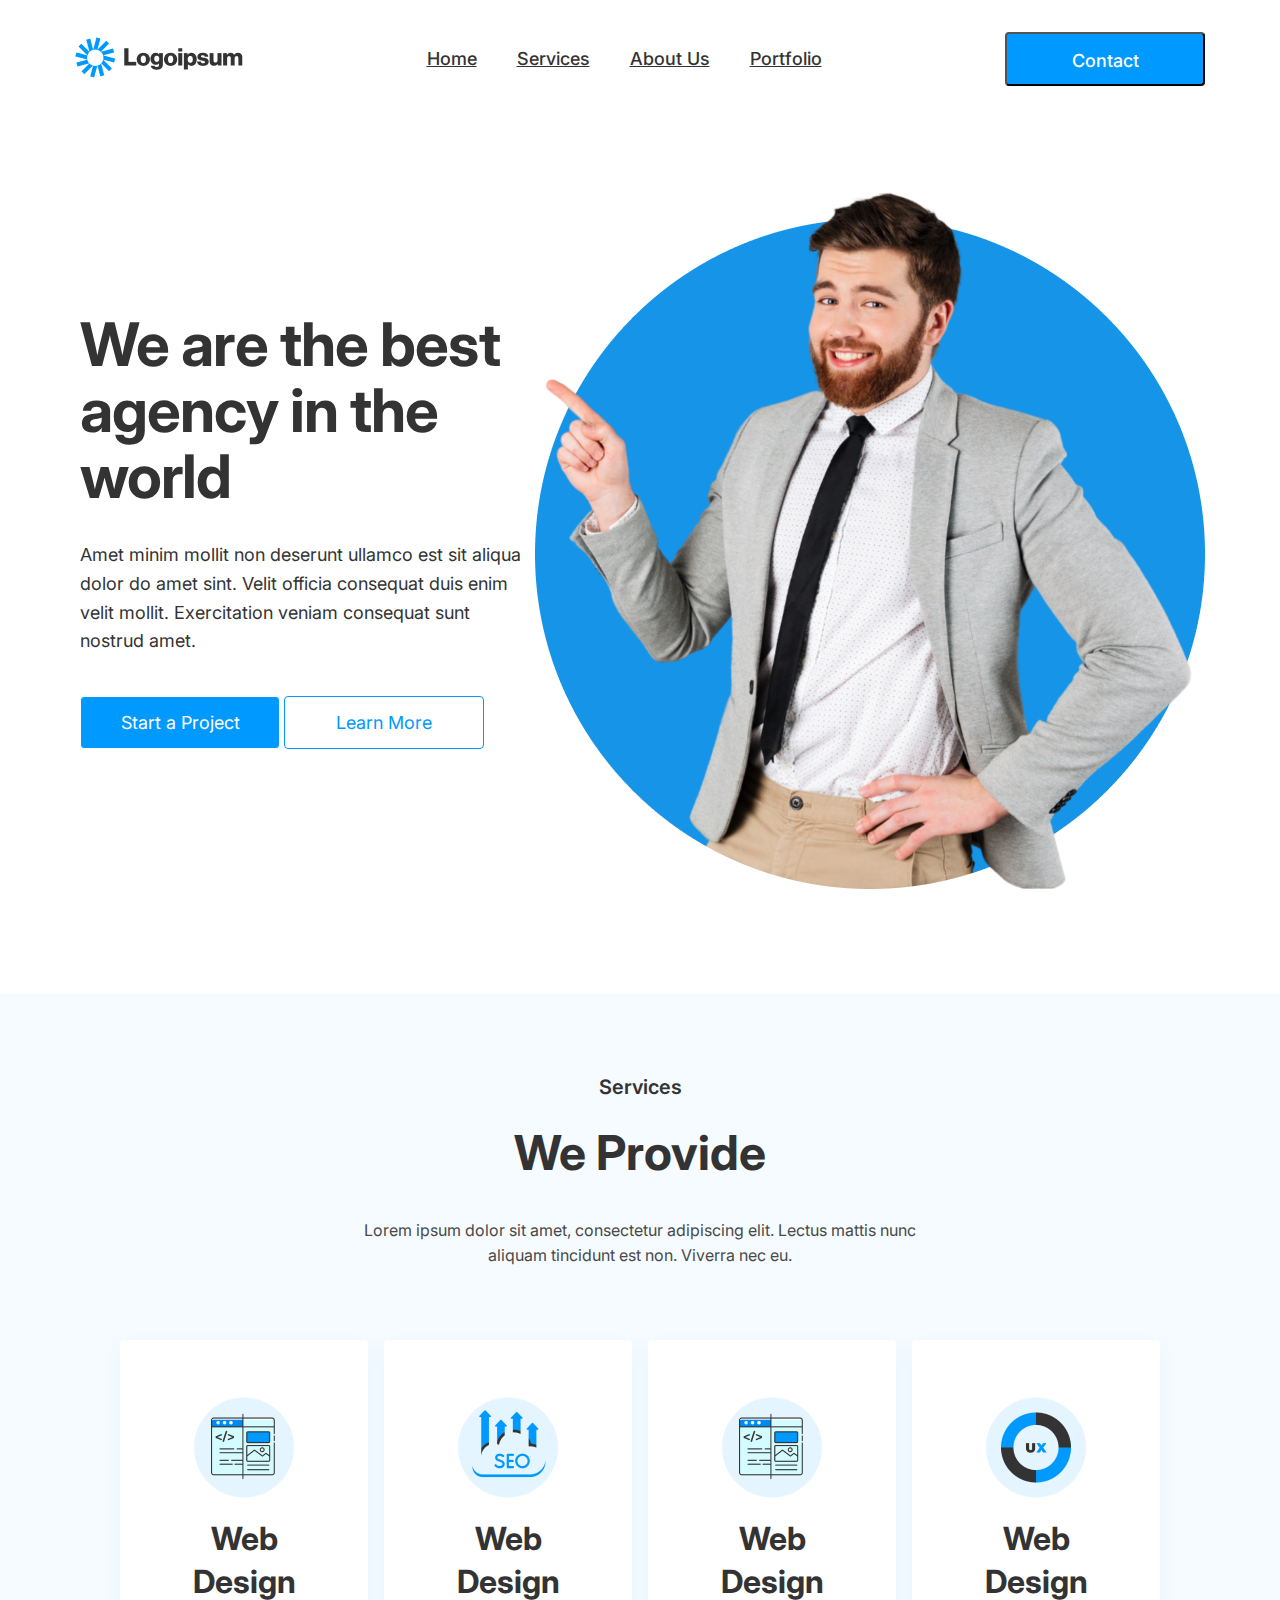
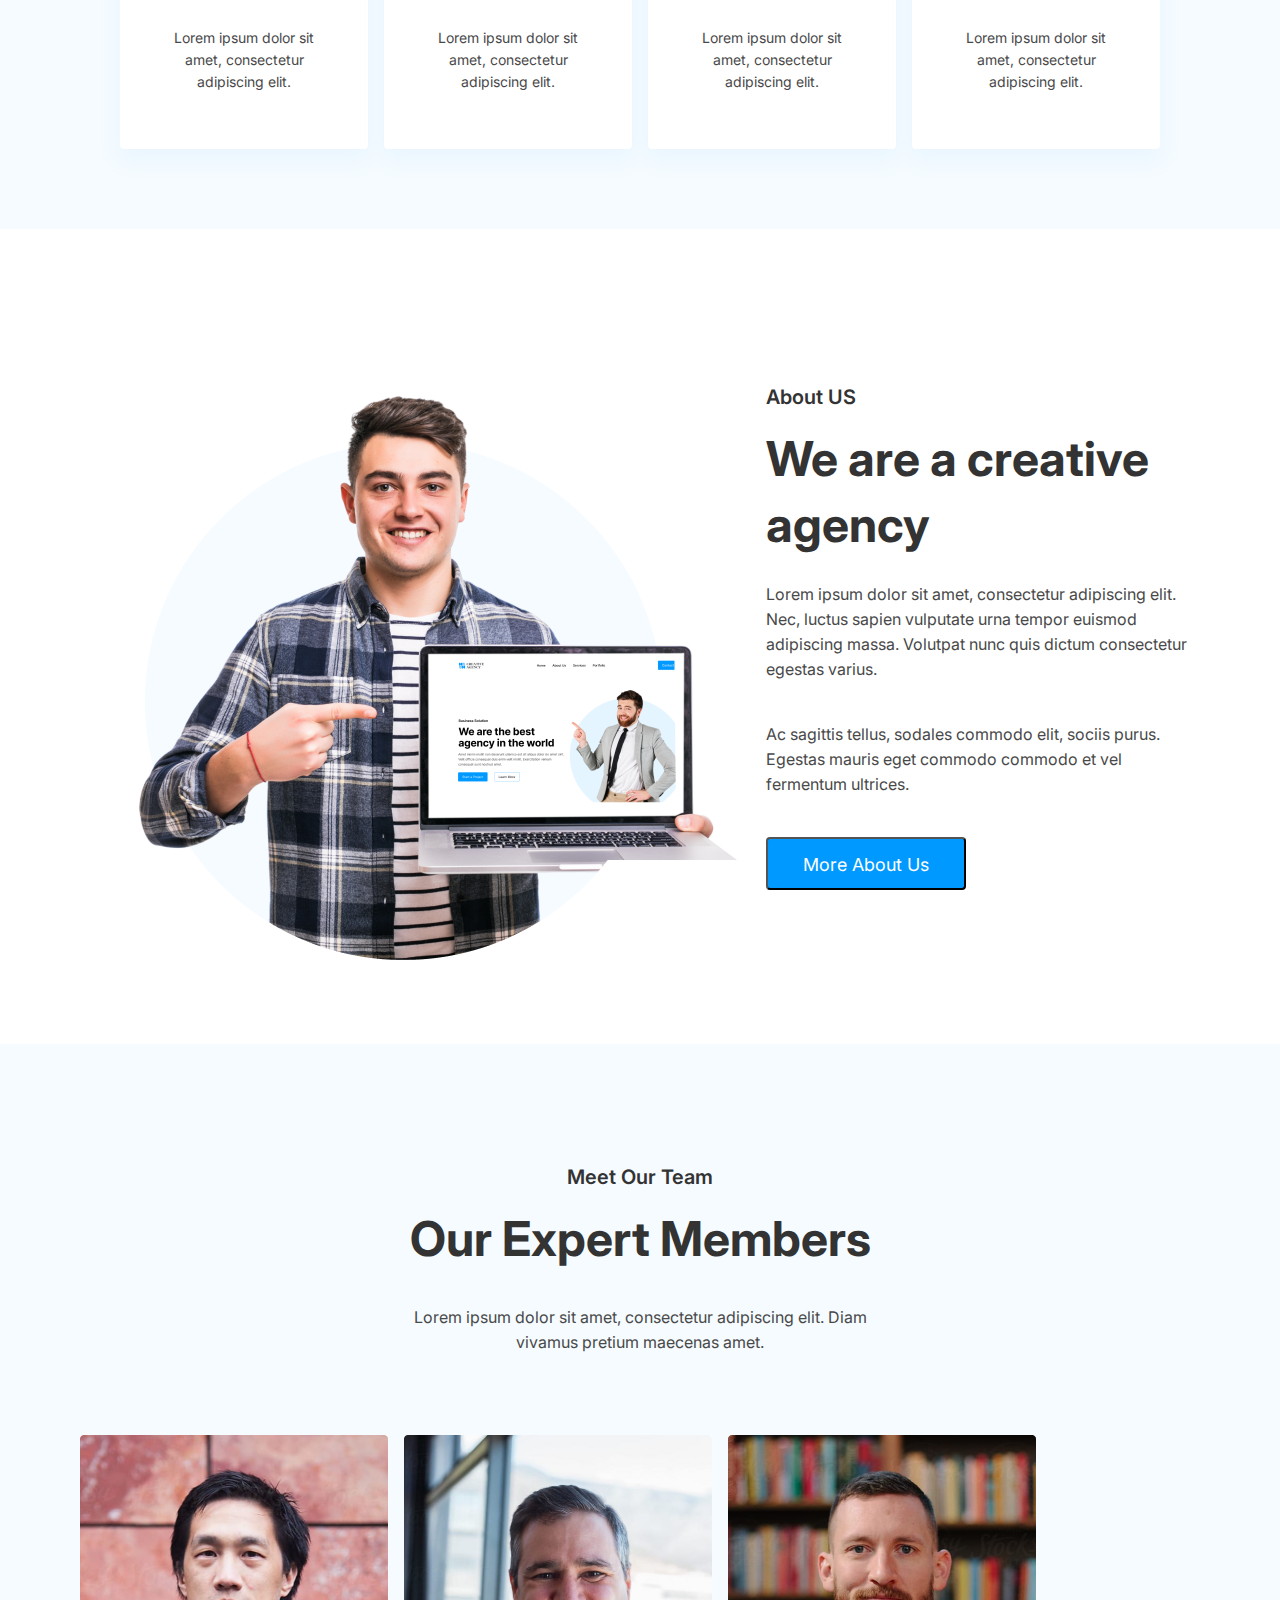
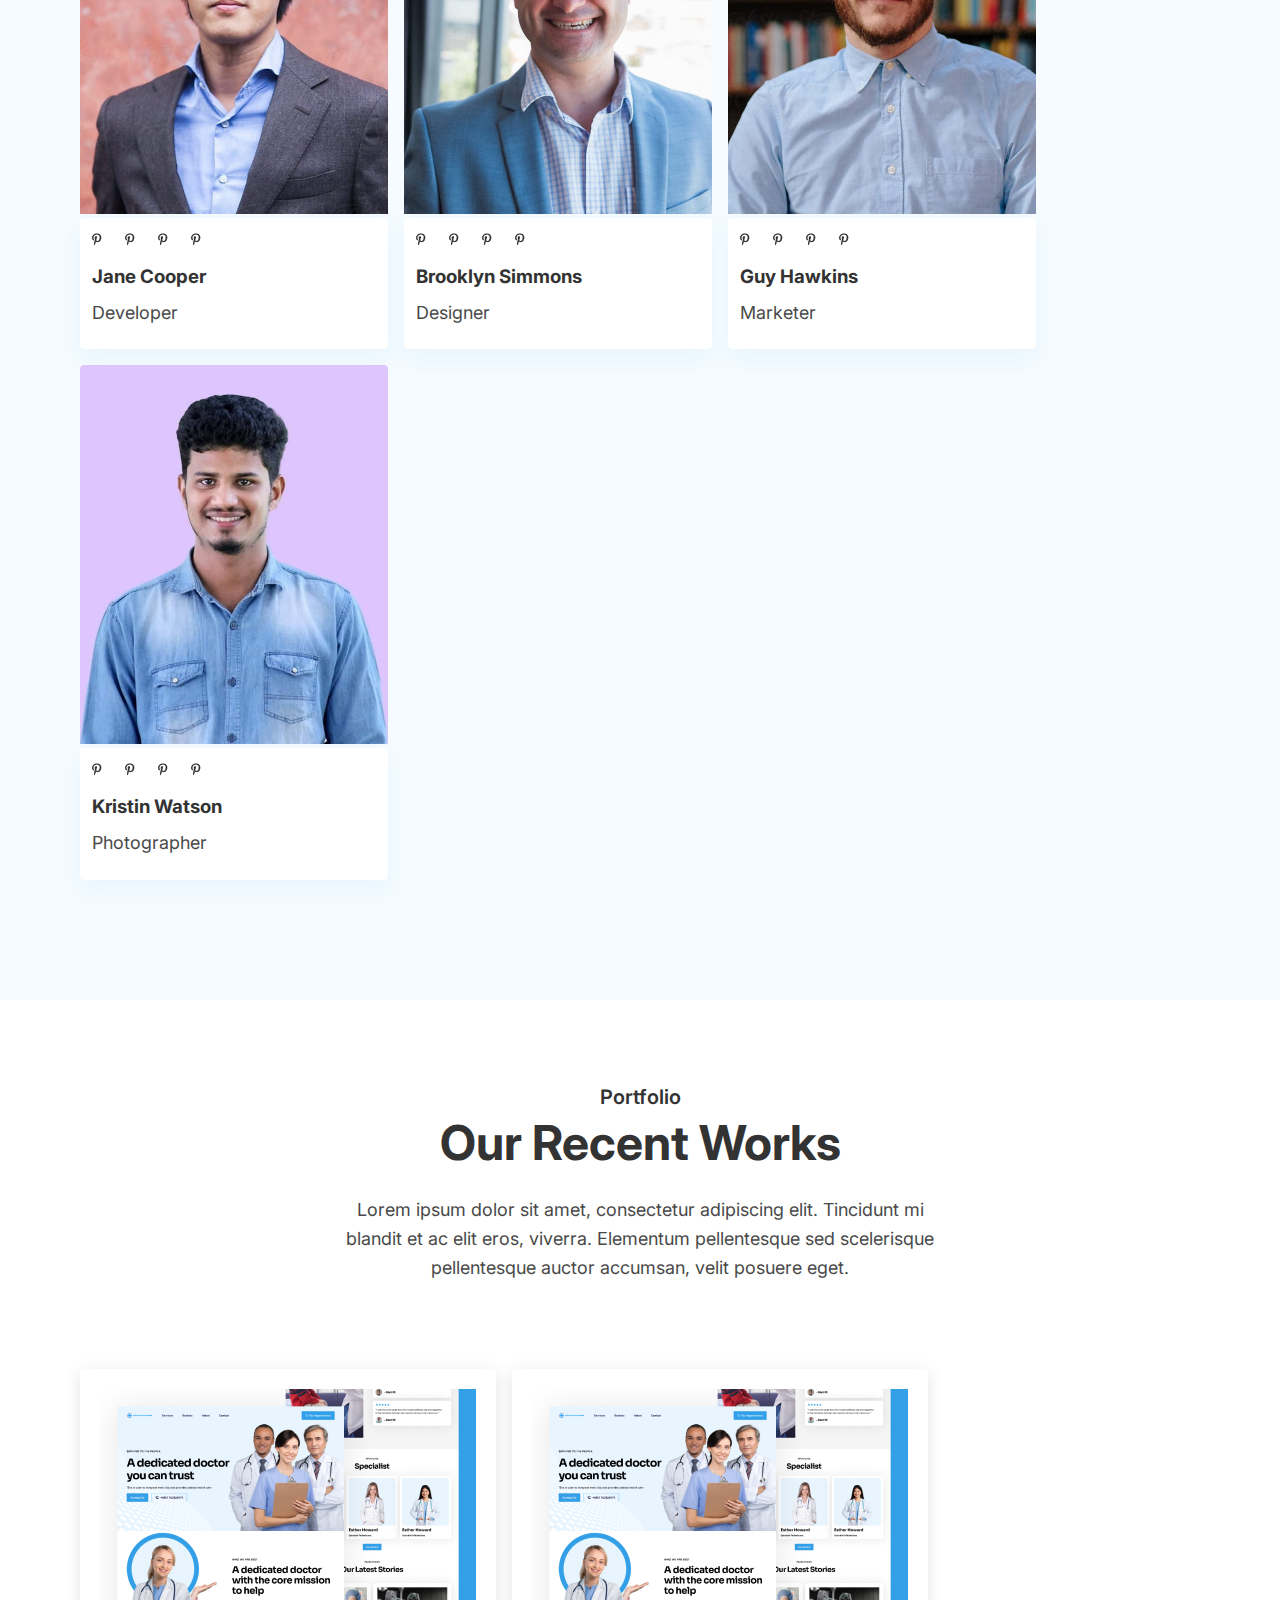
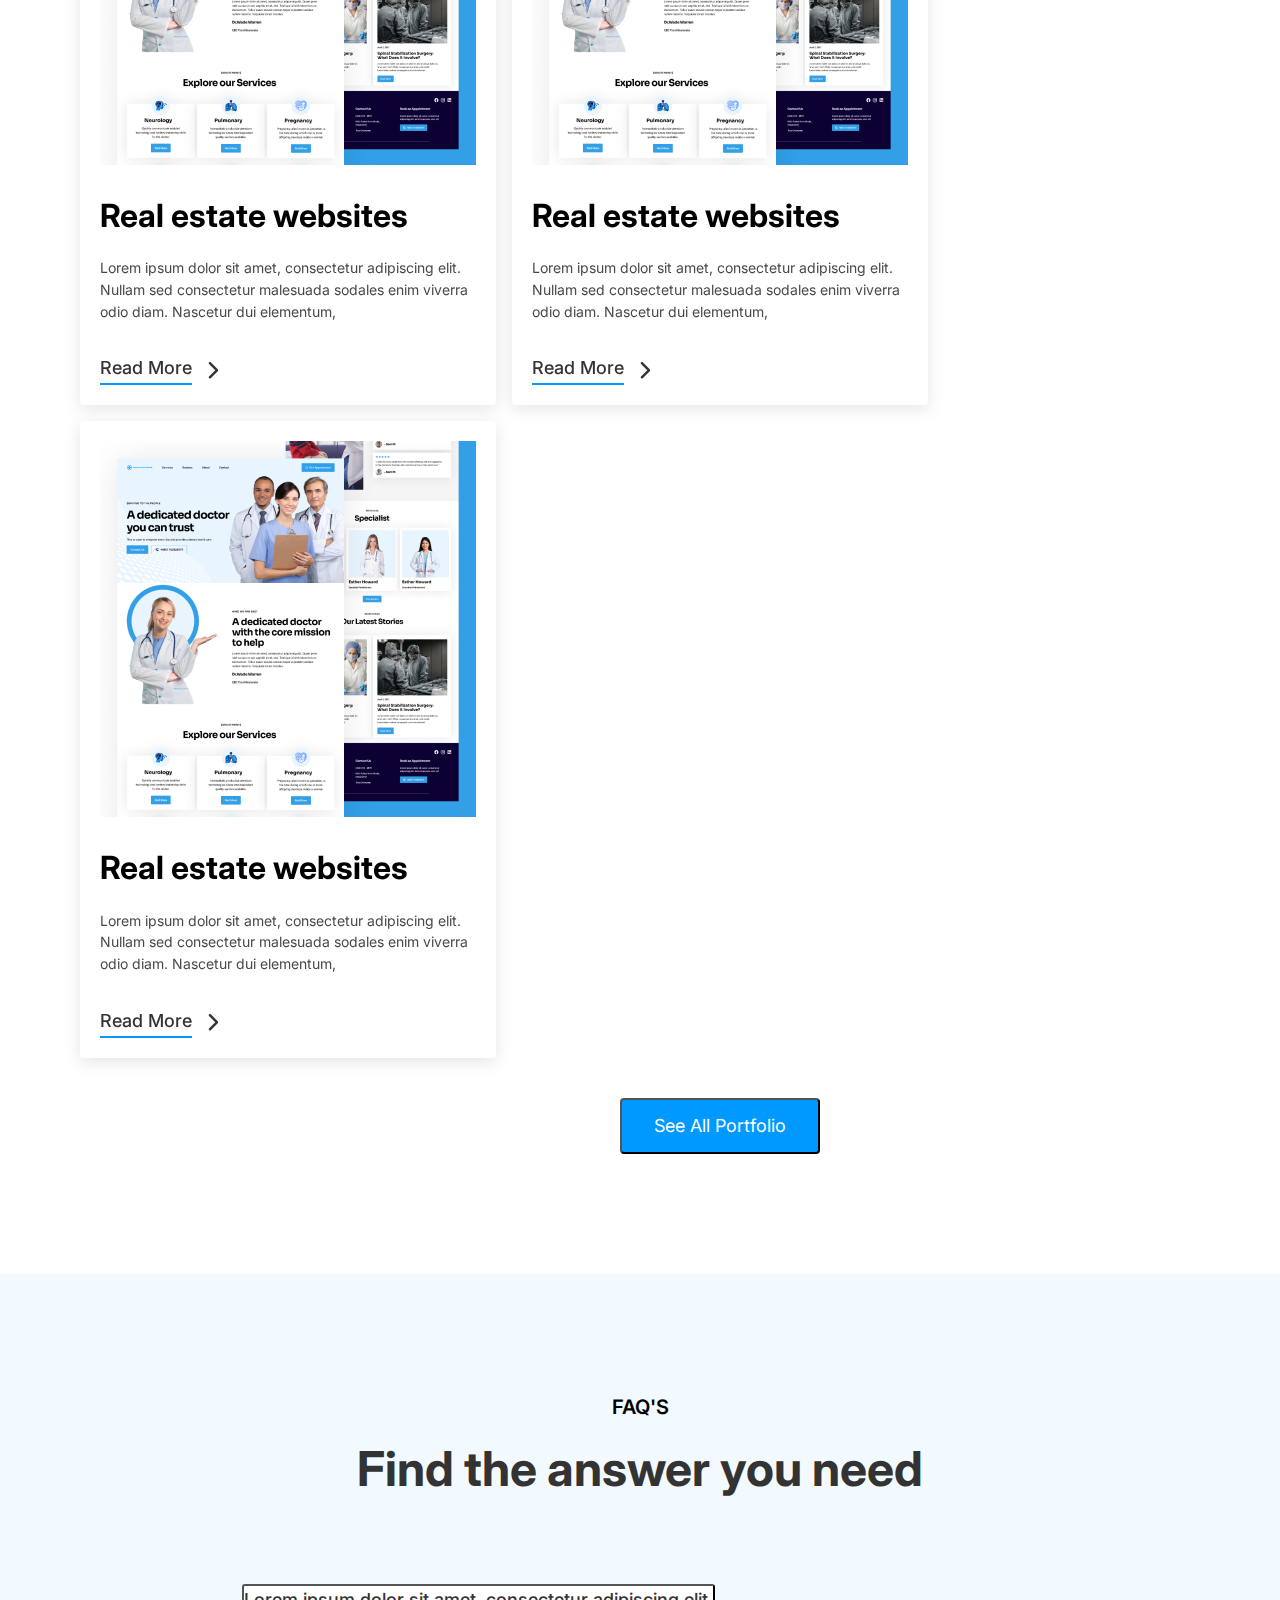
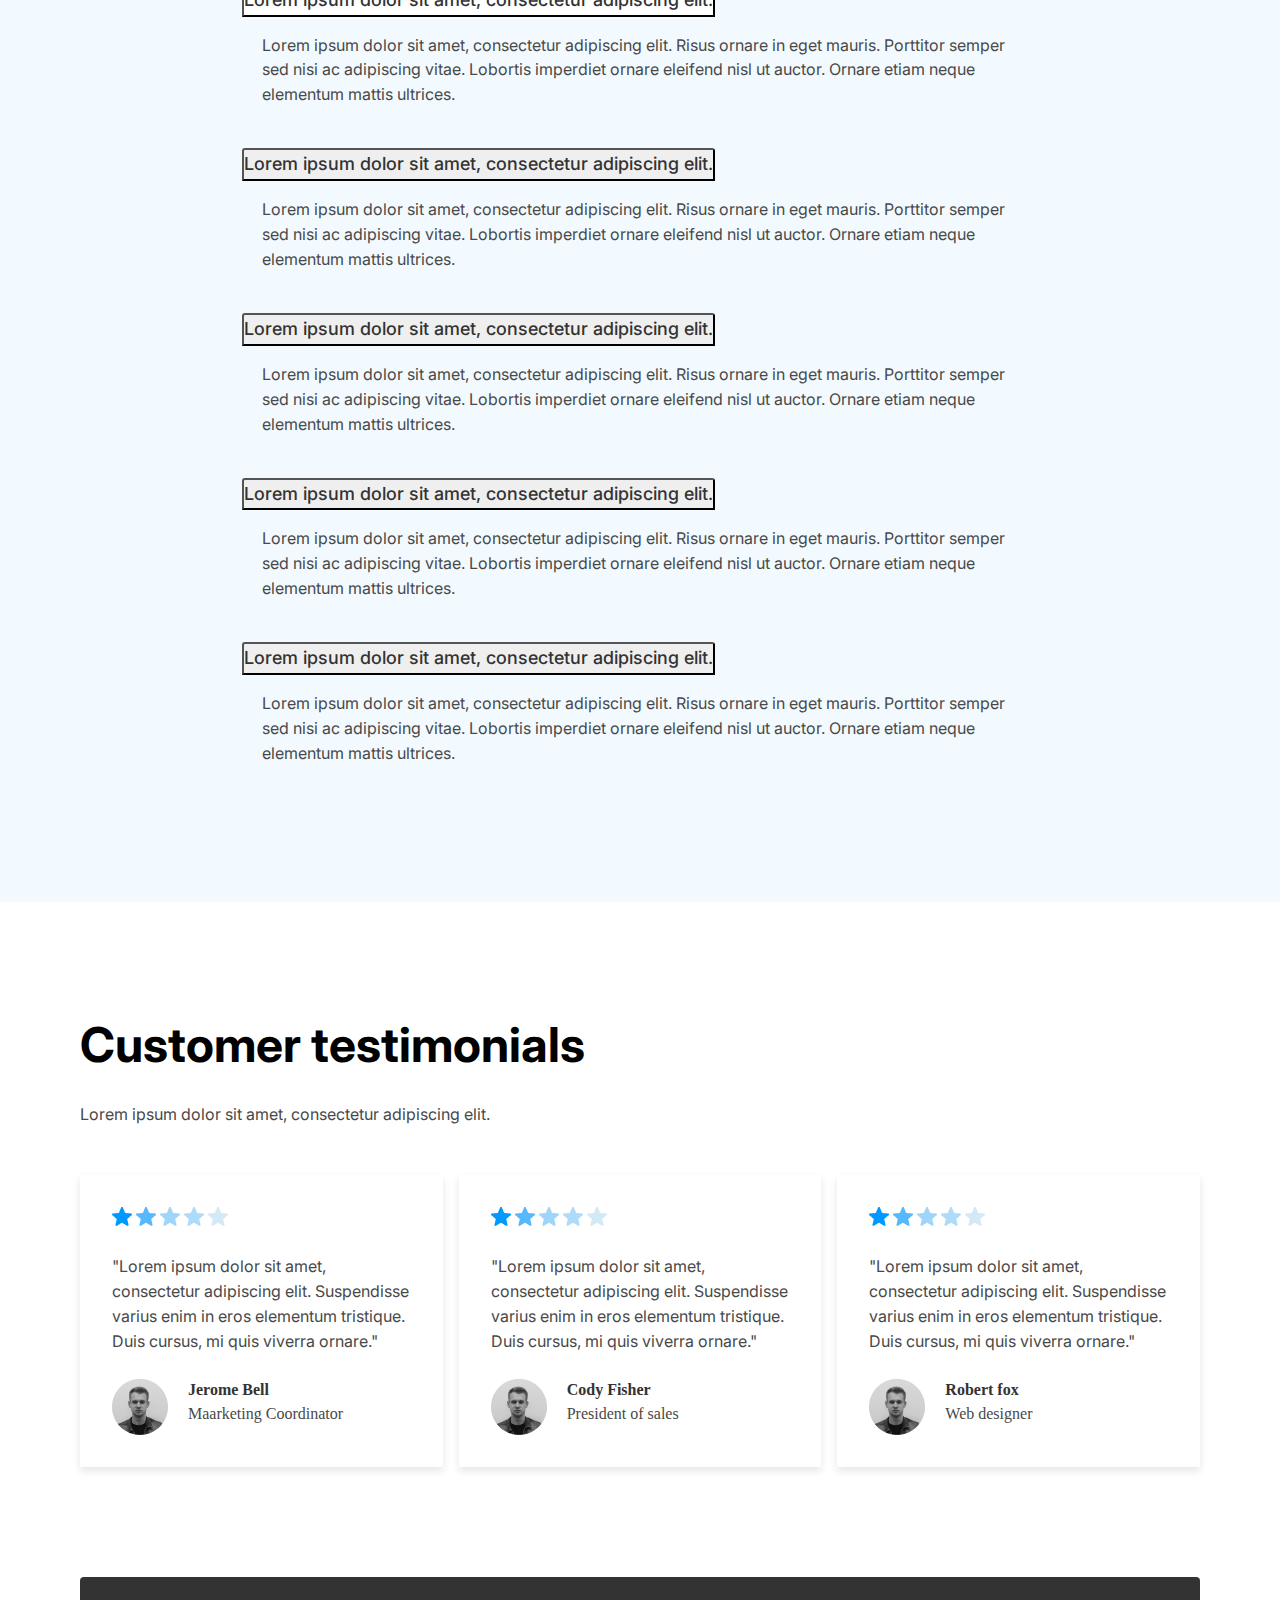
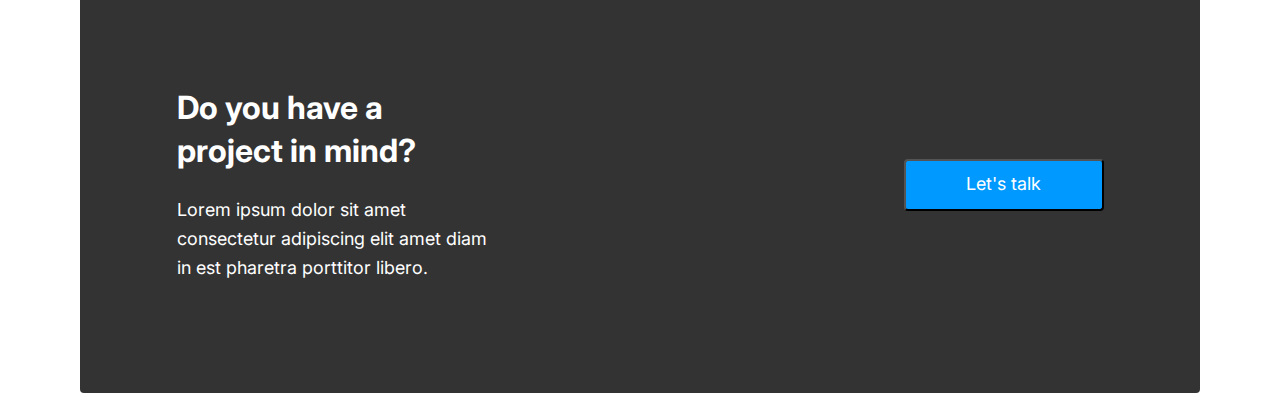
==== index.html @ 46221294 "first commit" ====
<!DOCTYPE html>
<html lang="en">
  <head>
    <title>Logoipsum</title>
    <link rel="stylesheet" href="./logoipsum.css" />
    <link
      href="https://cdn.jsdelivr.net/npm/bootstrap@5.0.2/dist/css/bootstrap.min.css"
      rel="stylesheet"
      integrity="sha384-EVSTQN3/azprG1Anm3QDgpJLIm9Nao0Yz1ztcQTwFspd3yD65VohhpuuCOmLASjC"
      crossorigin="anonymous"
    />
    <meta name="viewport" content="width=device-width, initial-scale=1.0" />
  </head>
  <body>
    <div class="main-container">
      <div class="main page">
        <div class="navbar">
          <div class="navbar-logo"><img src="./assets/Frame.png" alt="" /></div>
          <div class="navbar-sec2">
            <a href="">Home</a>
            <a href="">Services</a>
            <a href="">About Us</a>
            <a href="">Portfolio</a>
          </div>
          <div class="navbar-sec3">
            <button>Contact</button>
          </div>
        </div>
        <div class="herosection">
          <div class="hero-section">
            <div class="hero-para">
              <h1>We are the best agency in the world</h1>
              <p>
                Amet minim mollit non deserunt ullamco est sit aliqua dolor do
                amet sint. Velit officia consequat duis enim velit mollit.
                Exercitation veniam consequat sunt nostrud amet.
              </p>
              <div class="hero-buttons">
                <button class="button-1">Start a Project</button>
                <button class="button-2">Learn More</button>
              </div>
            </div>
            <div class="hero-pic">
              <img src="./assets/heropic.png" alt="" />
            </div>
          </div>
        </div>
        <div class="provide-section">
          <div class="provide-sec">
            <div class="provide">
              <h5>Services</h5>
              <h3>We Provide</h3>
              <p>
                Lorem ipsum dolor sit amet, consectetur adipiscing elit. Lectus
                mattis nunc aliquam tincidunt est non. Viverra nec eu.
              </p>
            </div>
            <div class="provide-cards">
              <div class="card1">
                <img src="./assets/providecard.png" alt="" />
                <h6>Web Design</h6>
                <p>Lorem ipsum dolor sit amet, consectetur adipiscing elit.</p>
              </div>
              <div class="card1">
                <img src="./assets/seo.png" alt="" />
                <h6>Web Design</h6>
                <p>Lorem ipsum dolor sit amet, consectetur adipiscing elit.</p>
              </div>
              <div class="card1">
                <img src="./assets/providecard.png" alt="" />
                <h6>Web Design</h6>
                <p>Lorem ipsum dolor sit amet, consectetur adipiscing elit.</p>
              </div>
              <div class="card1">
                <img src="./assets/ux.png" alt="" />
                <h6>Web Design</h6>
                <p>Lorem ipsum dolor sit amet, consectetur adipiscing elit.</p>
              </div>
            </div>
          </div>
        </div>
        <div class="about-us-section">
          <div class="about-us">
            <div class="about-pictiure">
              <img src="./assets/aboutimage.png" alt="" />
            </div>
            <div class="about-para">
              <h5>About US</h5>
              <h3>We are a creative agency</h3>
              <p>
                Lorem ipsum dolor sit amet, consectetur adipiscing elit. Nec,
                luctus sapien vulputate urna tempor euismod adipiscing massa.
                Volutpat nunc quis dictum consectetur egestas varius.
              </p>
              <p>
                Ac sagittis tellus, sodales commodo elit, sociis purus. Egestas
                mauris eget commodo commodo et vel fermentum ultrices.
              </p>
              <button class="about-buton">More About Us</button>
            </div>
          </div>
        </div>
        <div class="member-section">
          <div class="expert-member">
            <h4>Meet Our Team</h4>
            <h1>Our Expert Members</h1>
            <p>
              Lorem ipsum dolor sit amet, consectetur adipiscing elit. Diam
              vivamus pretium maecenas amet.
            </p>
          </div>
          <div class="member-cards">
            <div class="team-member1">
              <img class="member-pic" src="./assets/teammember.jpg" alt="" />
              <div class="member-info">
                <div class="member-logo">
                  <img src="./assets/vectorp.png" alt="" />
                  <img src="./assets/vectorp.png" alt="" />
                  <img src="./assets/vectorp.png" alt="" />
                  <img src="./assets/vectorp.png" alt="" />
                </div>
                <div class="member-names">
                  <h3>Jane Cooper</h3>
                  <h4>Developer</h4>
                </div>
              </div>
            </div>
            <div class="team-member1">
              <img class="member-pic" src="./assets/worker2.jpg" alt="" />
              <div class="member-info">
                <div class="member-logo">
                  <img src="./assets/vectorp.png" alt="" />
                  <img src="./assets/vectorp.png" alt="" />
                  <img src="./assets/vectorp.png" alt="" />
                  <img src="./assets/vectorp.png" alt="" />
                </div>
                <h3>Brooklyn Simmons</h3>
                <h4>Designer</h4>
              </div>
            </div>
            <div class="team-member1">
              <img class="member-pic" src="./assets/worker3.png" alt="" />
              <div class="member-info">
                <div class="member-logo">
                  <img src="./assets/vectorp.png" alt="" />
                  <img src="./assets/vectorp.png" alt="" />
                  <img src="./assets/vectorp.png" alt="" />
                  <img src="./assets/vectorp.png" alt="" />
                </div>
                <h3>Guy Hawkins</h3>
                <h4>Marketer</h4>
              </div>
            </div>
            <div class="team-member1">
              <img class="member-pic" src="./assets/worker4.png" alt="" />
              <div class="member-info">
                <div class="member-logo">
                  <img src="./assets/vectorp.png" alt="" />
                  <img src="./assets/vectorp.png" alt="" />
                  <img src="./assets/vectorp.png" alt="" />
                  <img src="./assets/vectorp.png" alt="" />
                </div>
                <h3>Kristin Watson</h3>
                <h4>Photographer</h4>
              </div>
            </div>
          </div>
        </div>
        <div class="our-recent-works">
          <div class="recent-works">
            <div class="works-heading">
              <h4>Portfolio</h4>
              <h1>Our Recent Works</h1>
              <p>
                Lorem ipsum dolor sit amet, consectetur adipiscing elit.
                Tincidunt mi blandit et ac elit eros, viverra. Elementum
                pellentesque sed scelerisque pellentesque auctor accumsan, velit
                posuere eget.
              </p>
            </div>
            <div class="works">
              <div class="work1">
                <img src="./assets/work1.png" alt="" />
                <div class="work-info">
                  <h3>Real estate websites</h3>
                  <p>
                    Lorem ipsum dolor sit amet, consectetur adipiscing elit.
                    Nullam sed consectetur malesuada sodales enim viverra odio
                    diam. Nascetur dui elementum,
                  </p>
                  <div class="-arrow">
                    <a href="">Read More</a>
                    <img src="./assets/arrow.png" alt="" />
                  </div>
                </div>
              </div>
              <div class="work1">
                <img src="./assets/work1.png" alt="" />
                <div class="work-info">
                  <h3>Real estate websites</h3>
                  <p>
                    Lorem ipsum dolor sit amet, consectetur adipiscing elit.
                    Nullam sed consectetur malesuada sodales enim viverra odio
                    diam. Nascetur dui elementum,
                  </p>
                  <div class="-arrow">
                    <a href="">Read More</a>
                    <img src="./assets/arrow.png" alt="" />
                  </div>
                </div>
              </div>
              <div class="work1">
                <img src="./assets/work1.png" alt="" />
                <div class="work-info">
                  <h3>Real estate websites</h3>
                  <p>
                    Lorem ipsum dolor sit amet, consectetur adipiscing elit.
                    Nullam sed consectetur malesuada sodales enim viverra odio
                    diam. Nascetur dui elementum,
                  </p>
                  <div class="-arrow">
                    <a href="">Read More</a>
                    <img src="./assets/arrow.png" alt="" />
                  </div>
                </div>
              </div>
            </div>
            <button class="works-button">See All Portfolio</button>
          </div>
        </div>
        <div class="faqs-section">
          <div class="faqs">
            <h5>FAQ'S</h5>
            <h1>Find the answer you need</h1>
            <div class="accordion" id="accordionExample">
              <div class="accordion-item">
                <h2 class="accordion-header" id="headingOne">
                  <button
                    class="accordion-button"
                    type="button"
                    data-bs-toggle="collapse"
                    data-bs-target="#collapseOne"
                    aria-expanded="true"
                    aria-controls="collapseOne"
                  >
                    Lorem ipsum dolor sit amet, consectetur adipiscing elit.
                  </button>
                </h2>
                <div
                  id="collapseOne"
                  class="accordion-collapse collapse show"
                  aria-labelledby="headingOne"
                  data-bs-parent="#accordionExample"
                >
                  <div class="accordion-body">
                    Lorem ipsum dolor sit amet, consectetur adipiscing elit.
                    Risus ornare in eget mauris. Porttitor semper sed nisi ac
                    adipiscing vitae. Lobortis imperdiet ornare eleifend nisl ut
                    auctor. Ornare etiam neque elementum mattis ultrices.
                  </div>
                </div>
              </div>
              <div class="accordion-item">
                <h2 class="accordion-header" id="headingTwo">
                  <button
                    class="accordion-button collapsed"
                    type="button"
                    data-bs-toggle="collapse"
                    data-bs-target="#collapseTwo"
                    aria-expanded="false"
                    aria-controls="collapseTwo"
                  >
                    Lorem ipsum dolor sit amet, consectetur adipiscing elit.
                  </button>
                </h2>
                <div
                  id="collapseTwo"
                  class="accordion-collapse collapse"
                  aria-labelledby="headingTwo"
                  data-bs-parent="#accordionExample"
                >
                  <div class="accordion-body">
                    Lorem ipsum dolor sit amet, consectetur adipiscing elit.
                    Risus ornare in eget mauris. Porttitor semper sed nisi ac
                    adipiscing vitae. Lobortis imperdiet ornare eleifend nisl ut
                    auctor. Ornare etiam neque elementum mattis ultrices.
                  </div>
                </div>
              </div>
              <div class="accordion-item">
                <h2 class="accordion-header" id="headingThree">
                  <button
                    class="accordion-button collapsed"
                    type="button"
                    data-bs-toggle="collapse"
                    data-bs-target="#collapseThree"
                    aria-expanded="false"
                    aria-controls="collapseThree"
                  >
                    Lorem ipsum dolor sit amet, consectetur adipiscing elit.
                  </button>
                </h2>
                <div
                  id="collapseThree"
                  class="accordion-collapse collapse"
                  aria-labelledby="headingThree"
                  data-bs-parent="#accordionExample"
                >
                  <div class="accordion-body">
                    Lorem ipsum dolor sit amet, consectetur adipiscing elit.
                    Risus ornare in eget mauris. Porttitor semper sed nisi ac
                    adipiscing vitae. Lobortis imperdiet ornare eleifend nisl ut
                    auctor. Ornare etiam neque elementum mattis ultrices.
                  </div>
                </div>
              </div>
              <div class="accordion-item">
                <h2 class="accordion-header" id="headingfour">
                  <button
                    class="accordion-button collapsed"
                    type="button"
                    data-bs-toggle="collapse"
                    data-bs-target="#collapsefour"
                    aria-expanded="false"
                    aria-controls="collapsefour"
                  >
                    Lorem ipsum dolor sit amet, consectetur adipiscing elit.
                  </button>
                </h2>
                <div
                  id="collapsefour"
                  class="accordion-collapse collapse"
                  aria-labelledby="headingfour"
                  data-bs-parent="#accordionExample"
                >
                  <div class="accordion-body">
                    Lorem ipsum dolor sit amet, consectetur adipiscing elit.
                    Risus ornare in eget mauris. Porttitor semper sed nisi ac
                    adipiscing vitae. Lobortis imperdiet ornare eleifend nisl ut
                    auctor. Ornare etiam neque elementum mattis ultrices.
                  </div>
                </div>
              </div>
              <div class="accordion-item">
                <h2 class="accordion-header" id="headingfive">
                  <button
                    class="accordion-button collapsed"
                    type="button"
                    data-bs-toggle="collapse"
                    data-bs-target="#collapsefive"
                    aria-expanded="false"
                    aria-controls="collapsefive"
                  >
                    Lorem ipsum dolor sit amet, consectetur adipiscing elit.
                  </button>
                </h2>
                <div
                  id="collapsefive"
                  class="accordion-collapse collapse"
                  aria-labelledby="headingfive"
                  data-bs-parent="#accordionExample"
                >
                  <div class="accordion-body">
                    <p class="faq-para">
                      Lorem ipsum dolor sit amet, consectetur adipiscing elit.
                      Risus ornare in eget mauris. Porttitor semper sed nisi ac
                      adipiscing vitae. Lobortis imperdiet ornare eleifend nisl
                      ut auctor. Ornare etiam neque elementum mattis ultrices.
                    </p>
                  </div>
                </div>
              </div>
            </div>
          </div>
        </div>
        <div class="customer-ration-section">
          <div class="rating-section">
            <h1>Customer testimonials</h1>
            <p>Lorem ipsum dolor sit amet, consectetur adipiscing elit.</p>
            <div class="rating-cards">
              <div class="r-card1">
                <img src="./assets/stars.png" alt="" />
                <p>
                  "Lorem ipsum dolor sit amet, consectetur adipiscing elit.
                  Suspendisse varius enim in eros elementum tristique. Duis
                  cursus, mi quis viverra ornare."
                </p>
                <div class="cust-intro">
                  <img src="./assets/banda.png" alt="" />
                  <div class="name-etc">
                    <h4>Jerome Bell</h4>
                    <h6>Maarketing Coordinator</h6>
                  </div>
                </div>
              </div>
              <div class="r-card1">
                <img src="./assets/stars.png" alt="" />
                <p>
                  "Lorem ipsum dolor sit amet, consectetur adipiscing elit.
                  Suspendisse varius enim in eros elementum tristique. Duis
                  cursus, mi quis viverra ornare."
                </p>
                <div class="cust-intro">
                  <img src="./assets/banda.png" alt="" />
                  <div class="name-etc">
                    <h4>Cody Fisher</h4>
                    <h6>President of sales</h6>
                  </div>
                </div>
              </div>
              <div class="r-card1">
                <img src="./assets/stars.png" alt="" />
                <p>
                  "Lorem ipsum dolor sit amet, consectetur adipiscing elit.
                  Suspendisse varius enim in eros elementum tristique. Duis
                  cursus, mi quis viverra ornare."
                </p>
                <div class="cust-intro">
                  <img src="./assets/banda.png" alt="" />
                  <div class="name-etc">
                    <h4>Robert fox</h4>
                    <h6>Web designer</h6>
                  </div>
                </div>
              </div>
            </div>
          </div>
        </div>
        <div class="project-container">
          <div class="project-in-mind">
            <div class="project-mind">
              <div class="do">
                <h3>Do you have a project in mind?</h3>
                <p>
                  Lorem ipsum dolor sit amet consectetur adipiscing elit amet
                  diam in est pharetra porttitor libero.
                </p>
              </div>
              <div class="do-buttton">
                <button class="talk">Let's talk</button>
              </div>
            </div>
          </div>
        </div>
        <!-- <div class="footer-section">
          <div class="footer">
            <div class="logosum">
              <img src="./assets/Frame.png" alt="" />
              <p>
                Lorem ipsum dolor sit amet, consectetur adipiscing elit.
                Molestie nulla massa fringilla.
              </p>
              <div class="logosum-logos">
                <img src="./assets/bird.png" alt="" />
                <img src="./assets/bird.png" alt="" />
                <img src="./assets/bird.png" alt="" />
                <img src="./assets/bird.png" alt="" />
                <img src="./assets/bird.png" alt="" />
                <img src="./assets/bird.png" alt="" />
              </div>
            </div>
            <div class="menu-sec">
              <p class="section-head" href="">Menu</p>
              <a href="">Home</a>
              <a href="">About us</a>
              <a href="">Blog</a>
              <a href="">Blog post</a>
              <a href="">Contact</a>
            </div>
            <div class="menu-sec">
              <p class="section-head" href="">Utility Pages</p>
              <a href="">Start Here</a>
              <a href="">Styleguide</a>
              <a href="">Password Protected</a>
              <a href="">404 Not Found</a>
              <a href="">Lisences</a>
            </div>
            <div class="subscribe">
              <h3>Subscribe to our newsletter</h3>
              <p>
                Lorem ipsum dolor sit amet consectetur adipiscing elit am dolor
                sit.
              </p>
              <input
                type="email"
                name=""
                id=""
                placeholder="Enter Your email"
              />
              <button class="subs-button">Subscribe</button>
            </div>
          </div>
        </div> -->
      </div>
    </div>
  </body>

  <script
    src="https://cdn.jsdelivr.net/npm/bootstrap@5.0.2/dist/js/bootstrap.bundle.min.js"
    integrity="sha384-MrcW6ZMFYlzcLA8Nl+NtUVF0sA7MsXsP1UyJoMp4YLEuNSfAP+JcXn/tWtIaxVXM"
    crossorigin="anonymous"
  ></script>
  <script
    src="https://cdn.jsdelivr.net/npm/@popperjs/core@2.9.2/dist/umd/popper.min.js"
    integrity="sha384-IQsoLXl5PILFhosVNubq5LC7Qb9DXgDA9i+tQ8Zj3iwWAwPtgFTxbJ8NT4GN1R8p"
    crossorigin="anonymous"
  ></script>
  <script
    src="https://cdn.jsdelivr.net/npm/bootstrap@5.0.2/dist/js/bootstrap.min.js"
    integrity="sha384-cVKIPhGWiC2Al4u+LWgxfKTRIcfu0JTxR+EQDz/bgldoEyl4H0zUF0QKbrJ0EcQF"
    crossorigin="anonymous"
  ></script>
</html>
---- logoipsum.css ----
@import url("https://fonts.googleapis.com/css2?family=Inter:wght@300;400;500;600;700;800;900&display=swap");
* {
  margin: 0;
  padding: 0;
  box-sizing: border-box;
  font-family: "Inter", sans-serif;
}
.main-page {
  max-width: 1440px;
  margin: 0 auto;
}
.navbar {
  display: flex;
  justify-content: space-between;
  align-items: center;
  padding: 32px 75px;
  max-width: 1440px;
  margin: 0 auto;
}
.navbar .navbar-sec2 {
  display: flex;
  gap: 40px;
}
.navbar .navbar-sec2 a {
  font-family: "Inter";
  font-style: normal;
  font-weight: 500;
  font-size: 18px;
  line-height: 160%;

  color: #333333;
}
.navbar .navbar-sec3 button {
  font-family: "Inter";
  font-style: normal;
  font-weight: 500;
  font-size: 18px;
  line-height: 30px;

  color: #ffffff;
  padding: 12px 24px;
  gap: 10px;
  width: 200px;
  height: 54px;
  background: #0099ff;
  border-radius: 4px;
}
.hero-section {
  display: flex;
  align-items: center;
  padding: 49px 46px 101px 80px;
  max-width: 1440px;
  margin: 0 auto;
}

.hero-para h1 {
  padding-bottom: 32px;
  font-family: "Inter";
  font-style: normal;
  font-weight: 700;
  font-size: 60px;
  line-height: 110%;

  letter-spacing: -0.015em;

  color: #333333;
}
.hero-para p {
  padding-bottom: 40px;
  font-family: "Inter";
  font-style: normal;
  font-weight: 400;
  font-size: 18px;
  line-height: 160%;

  color: #333333;
}
.hero-buttons .button-1 {
  background: #0099ff;

  border: 1px solid #ffffff;
  border-radius: 4px;
  padding: 12px 24px;
  gap: 10px;
  font-family: "Inter";
  font-style: normal;
  font-weight: 400;
  font-size: 18px;
  line-height: 160%;

  width: 200px;
  height: 53px;

  color: #ffffff;
}
.hero-buttons .button-2 {
  background: #ffffff;

  width: 200px;
  height: 53px;
  border: 1px solid #0099ff;
  border-radius: 4px;
  padding: 12px 24px;
  gap: 10px;
  font-family: "Inter";
  font-style: normal;
  font-weight: 400;
  font-size: 18px;
  line-height: 160%;

  color: #0099ff;
}

.provide {
  text-align: center;
}
.provide-sec {
  background: rgba(0, 153, 255, 0.04);
  padding: 80px 120px;
  max-width: 1440px;
  margin: 0 auto;
}
.provide h5 {
  padding-bottom: 20px;
  font-family: "Inter";
  font-style: normal;
  font-weight: 600;
  font-size: 20px;
  line-height: 130%;

  color: #333333;
}
.provide h3 {
  padding-bottom: 32px;
  font-family: "Inter";
  font-style: normal;
  font-weight: 700;
  font-size: 48px;
  line-height: 138%;

  color: #333333;
}
.provide p {
  font-family: "Inter";
  font-style: normal;
  font-weight: 400;
  font-size: 16px;
  line-height: 156%;

  width: 612px;
  margin: auto;
  padding-bottom: 72px;

  color: #494949;
}
.provide-cards {
  display: flex;
  gap: 16px;
}
.card1 {
  width: 308px;

  align-items: center;
  text-align: center;
  background: #ffffff;

  box-shadow: 0px 10px 20px rgba(164, 217, 253, 0.15);
  border-radius: 4px;
  padding: 57px 36px;
}
.card1 h6 {
  font-family: "Inter";
  font-style: normal;
  font-weight: 700;
  font-size: 32px;
  line-height: 133%;

  text-align: center;

  color: #333333;
  padding-top: 16px;
  padding-bottom: 24px;
}
.card1 p {
  font-family: "Inter";
  font-style: normal;
  font-weight: 400;
  font-size: 14px;
  line-height: 155%;

  text-align: center;

  color: #494949;
}
.about-us {
  display: flex;
  align-items: center;
  padding: 80px 80px;
  max-width: 1440px;
  margin: 0 auto;
}
.about-para {
  width: 587px;
}
.about-us h5 {
  font-family: "Inter";
  font-style: normal;
  font-weight: 600;
  font-size: 20px;
  line-height: 130%;

  color: #333333;
}
.about-us h3 {
  padding: 16px 0 24px 0;
  font-family: "Inter";
  font-style: normal;
  font-weight: 700;
  font-size: 48px;
  line-height: 138%;

  color: #333333;
}

.about-us p {
  font-family: "Inter";
  font-style: normal;
  font-weight: 400;
  font-size: 16px;
  line-height: 156%;

  padding-bottom: 40px;
  color: #494949;
}
.about-us .about-buton {
  padding: 12px 24px;
  gap: 10px;

  font-family: "Inter";
  font-style: normal;
  font-weight: 400;
  font-size: 18px;
  line-height: 160%;

  color: #ffffff;

  width: 200px;
  height: 53px;

  background: #0099ff;
  border-radius: 4px;
}
.member-section {
  padding: 120px 80px;
  max-width: 1440px;
  margin: auto 0;
  background: rgba(0, 153, 255, 0.04);
  max-width: 1440px;
  margin: 0 auto;
}
.expert-member {
  text-align: center;
  width: 494px;
  margin: 0 auto;
}
.expert-member h4 {
  font-family: "Inter";
  font-style: normal;
  font-weight: 600;
  font-size: 20px;
  line-height: 130%;

  color: #333333;
  padding-bottom: 16px;
}
.expert-member h1 {
  font-family: "Inter";
  font-style: normal;
  font-weight: 700;
  font-size: 48px;
  line-height: 138%;

  color: #333333;
}
.expert-member p {
  padding-top: 32px;
  font-family: "Inter";
  font-style: normal;
  font-weight: 400;
  font-size: 16px;
  line-height: 156%;

  text-align: center;

  color: #494949;
}
.member-cards {
  display: flex;
  gap: 16px;
  padding-top: 80px;
  flex-wrap: wrap;
}
.team-member1 .member-pic {
  width: 308px;
}
.member-info {
  background: #ffffff;

  padding: 15px 28px 22px 12px;
  box-shadow: 0px 10px 20px rgba(164, 217, 253, 0.15);
  border-radius: 4.59701px;
}
.member-info h3 {
  font-family: "Inter";
  font-style: normal;
  font-weight: 700;

  line-height: 28px;

  padding: 17px 0 8px 0;
  color: #333333;
}
.member-info h4 {
  font-family: "Inter";
  font-style: normal;
  font-weight: 400;
  font-size: 18px;
  line-height: 160%;

  color: #494949;
}
.member-logo {
  display: flex;
  gap: 23px;
}
.our-recent-works {
  max-width: 1440px;
  margin: 0 auto;
  background: rgba(255, 255, 255, 0.05);
}
.recent-works {
  padding: 84px 80px 120px 80px;
}
.works {
  display: flex;
  gap: 16px;
  padding-bottom: 40px;
  flex-wrap: wrap;
}
.work1 {
  width: 416px;
  background: #ffffff;
  border-radius: 4px;
  padding: 20px;
  filter: drop-shadow(0px 4px 8px rgba(0, 0, 0, 0.1));
}
.works-heading {
  text-align: center;
}
.works-heading h4 {
  font-family: "Inter";
  font-style: normal;
  font-weight: 600;
  font-size: 20px;
  line-height: 130%;

  text-align: center;

  color: #333333;
}
.works-heading h1 {
  font-family: "Inter";
  font-style: normal;
  font-weight: 700;
  font-size: 48px;
  line-height: 138%;

  text-align: center;

  color: #333333;
}
.works-heading p {
  width: 613px;
  margin: auto;
  font-family: "Inter";
  font-style: normal;
  font-weight: 400;
  font-size: 18px;
  line-height: 160%;

  padding: 20px 0 86px 0;
  text-align: center;

  color: #494949;
}
.work1 h3 {
  font-family: "Inter";
  font-style: normal;
  font-weight: 700;
  padding-bottom: 20px;
  padding-top: 26px;
  font-size: 32px;
  line-height: 133%;

  color: #000000;
}
.work1 p {
  font-family: "Inter";
  font-style: normal;
  font-weight: 400;
  font-size: 14px;
  line-height: 155%;

  padding-bottom: 32px;

  color: #494949;
}
.-arrow {
  display: flex;
  align-items: center;
  gap: 16px;
}
.-arrow a {
  font-family: "Inter";
  font-style: normal;
  font-weight: 500;
  font-size: 18px;
  line-height: 160%;

  color: #333333;

  text-decoration: none;
  border-bottom: 2px solid #0099ff;
}
.works-button {
  background: #0099ff;
  border-radius: 4px;

  font-family: "Inter";
  font-style: normal;
  font-weight: 400;
  font-size: 18px;
  line-height: 160%;

  padding: 12px 32px;
  color: #ffffff;
  margin-left: 540px;
}
.faqs-section {
  background: #f2faff;
  padding: 120px 242px;
  max-width: 1440px;
  margin: 0 auto;
}
.faqs h5 {
  /* Heading/Heading 6 */

  font-family: "Inter";
  font-style: normal;
  font-weight: 600;
  font-size: 20px;
  line-height: 130%;
  /* identical to box height, or 26px */

  text-align: center;
}
.faqs h1 {
  /* Heading/Heading 2 */

  font-family: "Inter";
  font-style: normal;
  font-weight: 700;
  font-size: 48px;
  line-height: 138%;
  /* or 66px */
  padding: 16px 0 80px 0;
  text-align: center;

  /* Primary colors */

  color: #333333;
}
.accordion {
  display: flex;
  flex-direction: column;
  gap: 24px;
}
.accordion-body {
  padding: 1rem 1.25rem;
  font-family: "Inter";
  font-style: normal;
  font-weight: 400;
  font-size: 16px;
  line-height: 156%;
  color: #494949;
}
.accordion-item .accordion-button {
  border-top-left-radius: calc(0.25rem - 1px);
  border-top-right-radius: calc(0.25rem - 1px);
  font-family: "Inter";
  font-style: normal;
  font-weight: 500;
  font-size: 18px;
  line-height: 160%;
  color: #333333 !important;
}
.accordion body {
  font-family: "Inter";
  font-style: normal;
  font-weight: 400;
  font-size: 16px;
  line-height: 156%;
  /* or 25px */

  /* Body */

  color: #494949;
}
.accordion-button:not(.collapsed) {
  background-color: #ffffff !important;
  box-shadow: none !important;
}
.customer-ration-section {
  max-width: 1440px;
  margin: 0 auto;
  padding: 110px 80px;
}
.rating-section h1 {
  font-family: "Inter";
  font-style: normal;
  font-weight: 700;
  font-size: 48px;
  line-height: 138%;
  /* or 66px */
  padding-bottom: 24px;
  /* Black */

  color: #000000;
}
.rating-section p {
  /* Body/Defolt font */

  font-family: "Inter";
  font-style: normal;
  font-weight: 400;
  font-size: 16px;
  line-height: 156%;
  /* identical to box height, or 25px */
  padding-bottom: 48px;
  /* Body */

  color: #494949;
}
.rating-cards {
  display: flex;
  gap: 16px;
}
.r-card1 {
  padding: 32px;
  background: #ffffff;
  /* card shadow */

  box-shadow: 0px 4px 8px rgba(0, 0, 0, 0.1);
}
.r-card1 p {
  padding: 24px 0;
}
.cust-intro {
  display: flex;
  gap: 20px;
}
.cust-intro h4 {
  font-family: "Roboto";
  font-style: normal;
  font-weight: 600;
  font-size: 16px;
  line-height: 150%;
  /* identical to box height, or 24px */

  /* Primary colors */

  color: #333333;
}
.cust-intro h6 {
  font-family: "Roboto";
  font-style: normal;
  font-weight: 400;
  font-size: 16px;
  line-height: 150%;
  /* identical to box height, or 24px */

  /* Body */

  color: #494949;
}
.project-container {
  max-width: 1440px;
  margin: auto;
}
.project-in-mind {
  padding: 110px 96.5px;
  border-radius: 4px;
  margin: 0 80px;
  background-color: #333333;
}
.project-mind {
  display: flex;
  align-items: center;
  gap: 412px;
}
.talk {
  width: 200px;
  /* Body/ReglurText Regular */
  height: 52px;
  font-family: "Inter";
  font-style: normal;
  font-weight: 400;
  font-size: 18px;
  line-height: 160%;
  /* identical to box height, or 29px */

  text-align: center;

  /* Basic */

  color: #ffffff;
  background: #0099ff;
  border-radius: 4px;
}
.do {
  width: 475px;
}
.do h3 {
  font-family: "Inter";
  font-style: normal;
  font-weight: 700;
  font-size: 32px;
  line-height: 133%;
  /* identical to box height, or 43px */
  padding-bottom: 24px;
  /* Basic */

  color: #ffffff;
}
.do p {
  font-family: "Inter";
  font-style: normal;
  font-weight: 400;
  font-size: 18px;
  line-height: 160%;
  /* or 29px */
  /* Basic */

  color: #ffffff;
}
.footer-section {
  max-width: 1440px;
  margin: auto;
  background: rgba(0, 153, 255, 0.04);
}
.footer {
  display: flex;
  padding: 96px 14px 90px 80px;
  gap: 130px;
}
.logosum p {
  padding: 32px 0 32px 0;
  font-family: "Inter";
  font-style: normal;
  font-weight: 400;
  font-size: 18px;
  line-height: 160%;
  /* or 29px */
  width: 307px;
  /* Body */

  color: #494949;
}
.logosum-logos {
  display: flex;
  gap: 16px;
}
.menu-sec {
  display: flex;
  flex-direction: column;
  row-gap: 20px;
}
.menu-sec a {
  width: 172px;
  font-family: "Inter";
  font-style: normal;
  font-weight: 400;
  font-size: 18px;
  line-height: 160%;
  color: #494949;
}
.section-head {
  font-family: "Inter";
  font-style: normal;
  font-weight: 700;
  font-size: 20px;
  line-height: 34px;
  /* identical to box height, or 170% */

  color: #000000;
}
.subscribe h3 {
  font-family: "Inter";
  font-style: normal;
  font-weight: 700;
  font-size: 20px;
  line-height: 34px;
  /* identical to box height, or 170% */

  color: #000000;
}
.subscribe p {
  font-family: "Inter";
  font-style: normal;
  font-weight: 400;
  line-height: 160%;
  /* or 29px */

  /* Body */
  padding-top: 40px;
  color: #494949;
}
.subscribe input {
  background: #333333;
  border: 1px solid rgba(255, 255, 255, 0.1);
  border-radius: 4px;
  width: 308px;
  height: 54px;
  color: #f2faff;
  margin-top: 32px;
  margin-bottom: 24px;
}
.subs-button {
  padding: 12px 24px;

  width: 200px;
  height: 54px;

  /* secendery */

  background: #0099ff;
  border-radius: 4px;
  font-family: "Inter";
  font-style: normal;
  font-weight: 400;
  font-size: 18px;
  line-height: 160%;
  /* identical to box height, or 29px */

  text-align: center;

  /* Basic */

  color: hsl(0, 0%, 100%);
}
@media screen and (min-width: 320px) and (max-width: 767px) {
  */ .hero-section {
    padding: 40px;
  }
}

@media screen and (min-width: 768px) and (max-width: 1200px) {
  .hero-section {
    flex-wrap: wrap;
    justify-content: center;
  }
  .member-cards {
    flex-wrap: wrap;
    justify-content: center;
  }
  .provide-cards {
    justify-content: center;
    flex-wrap: wrap;
  }
  .about-us {
    flex-wrap: wrap;
    justify-content: center;
  }
  .works {
    justify-content: center;
    flex-wrap: wrap;
  }
  .footer {
    flex-wrap: wrap;
  }
  .rating-cards {
    flex-wrap: wrap;
  }
  .project-mind {
    flex-wrap: wrap;
    gap: 0;
  }
}
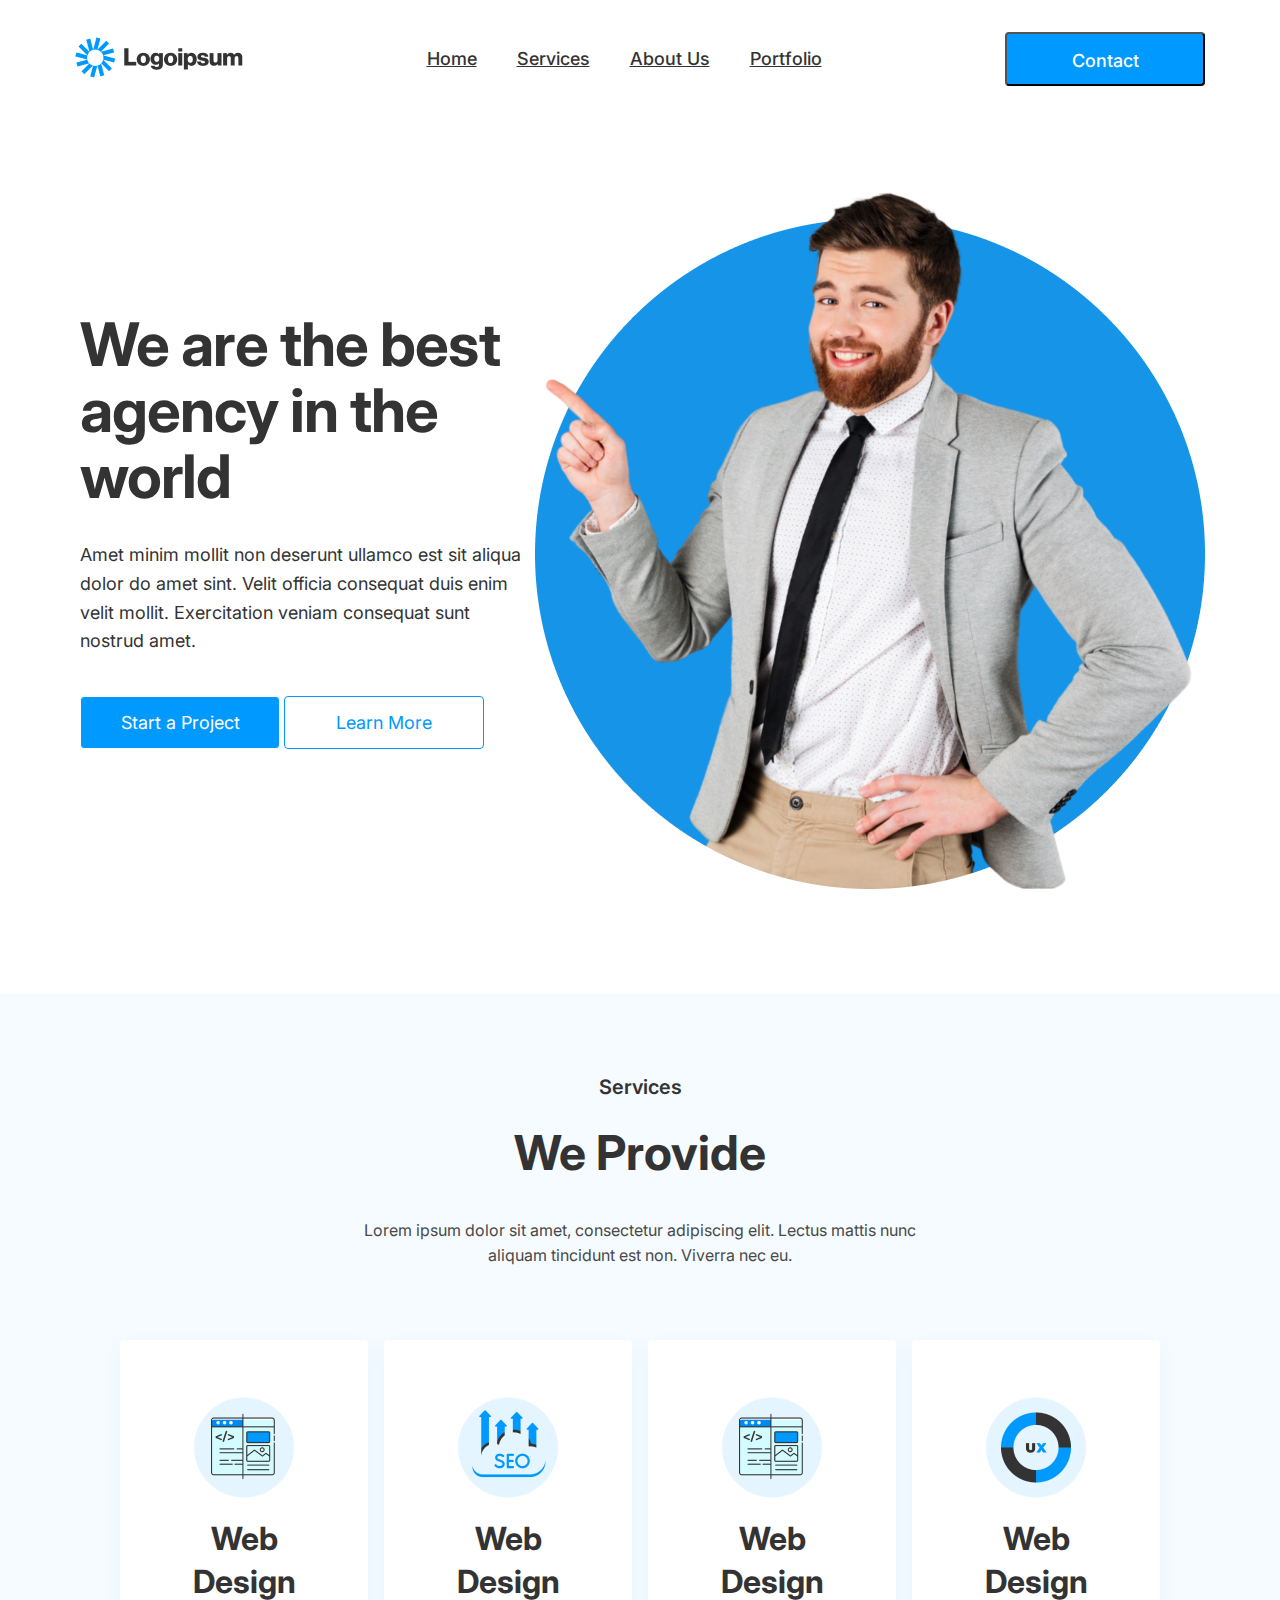
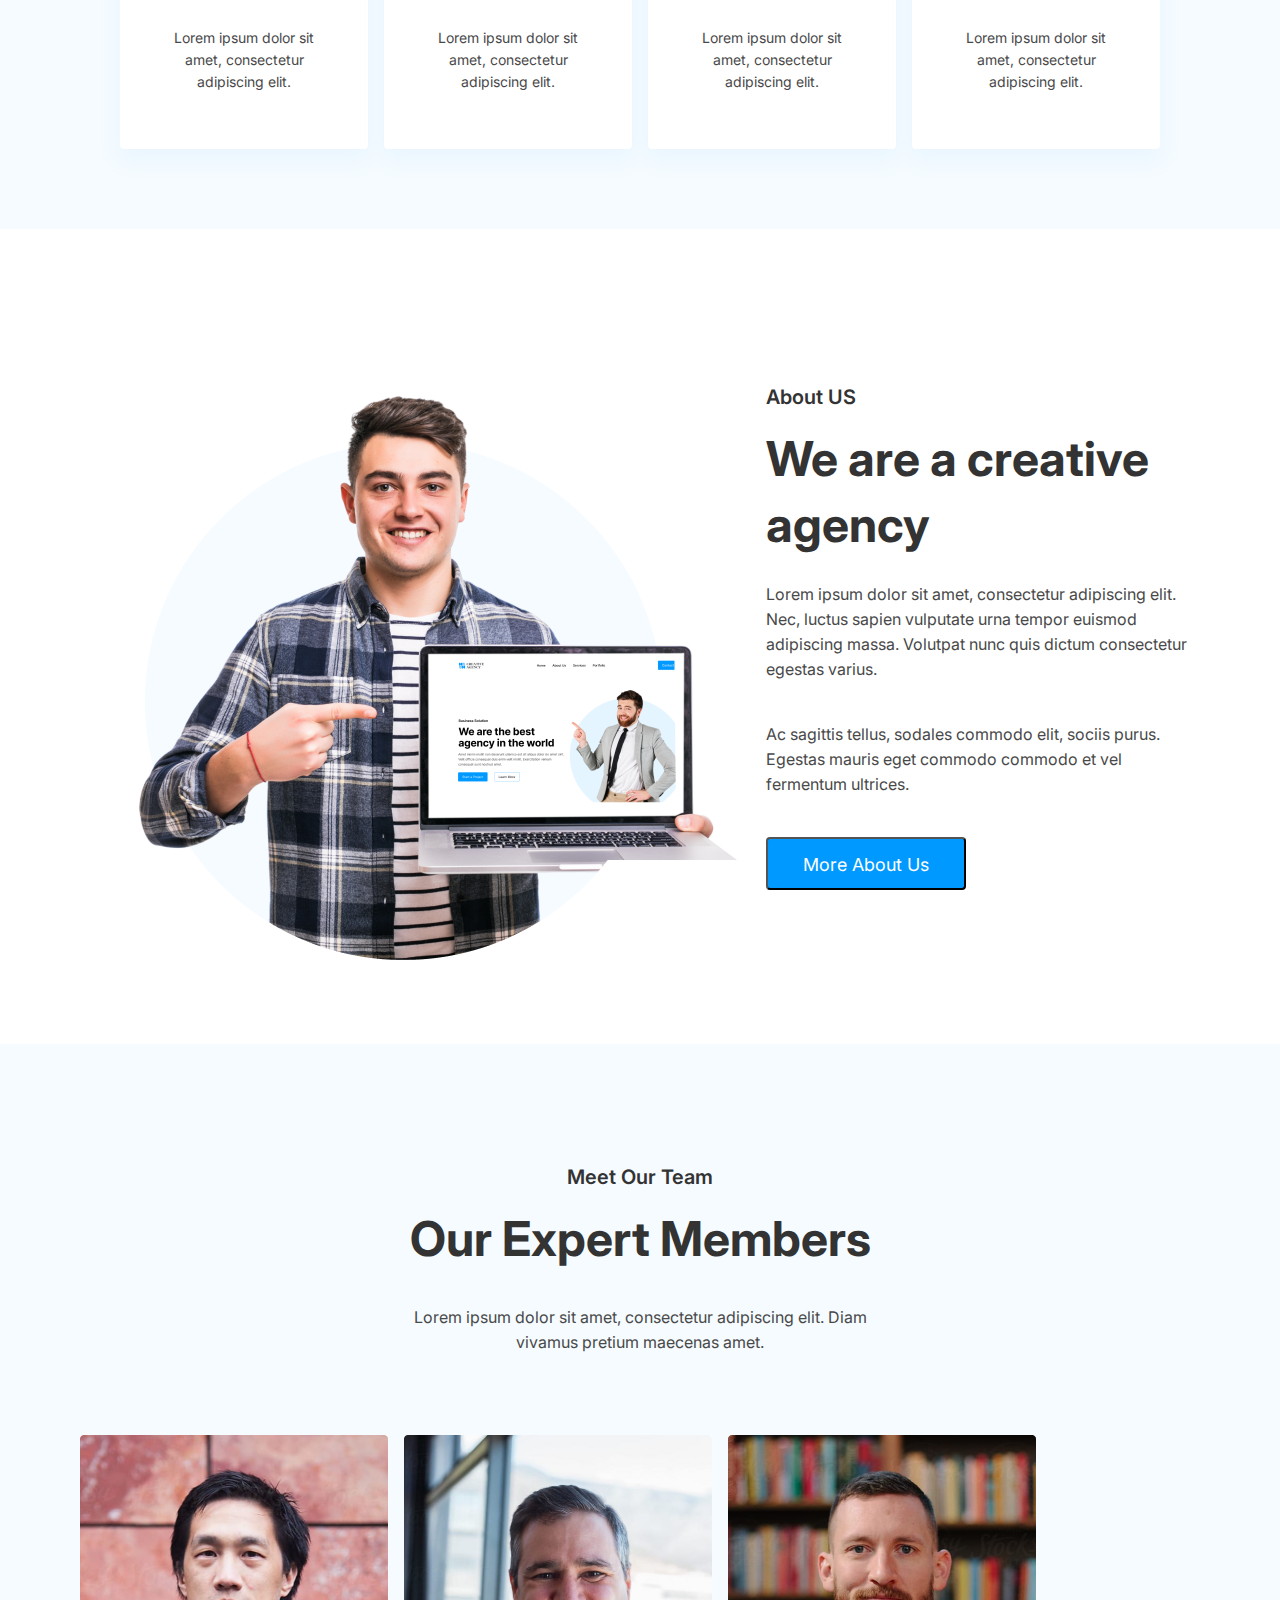
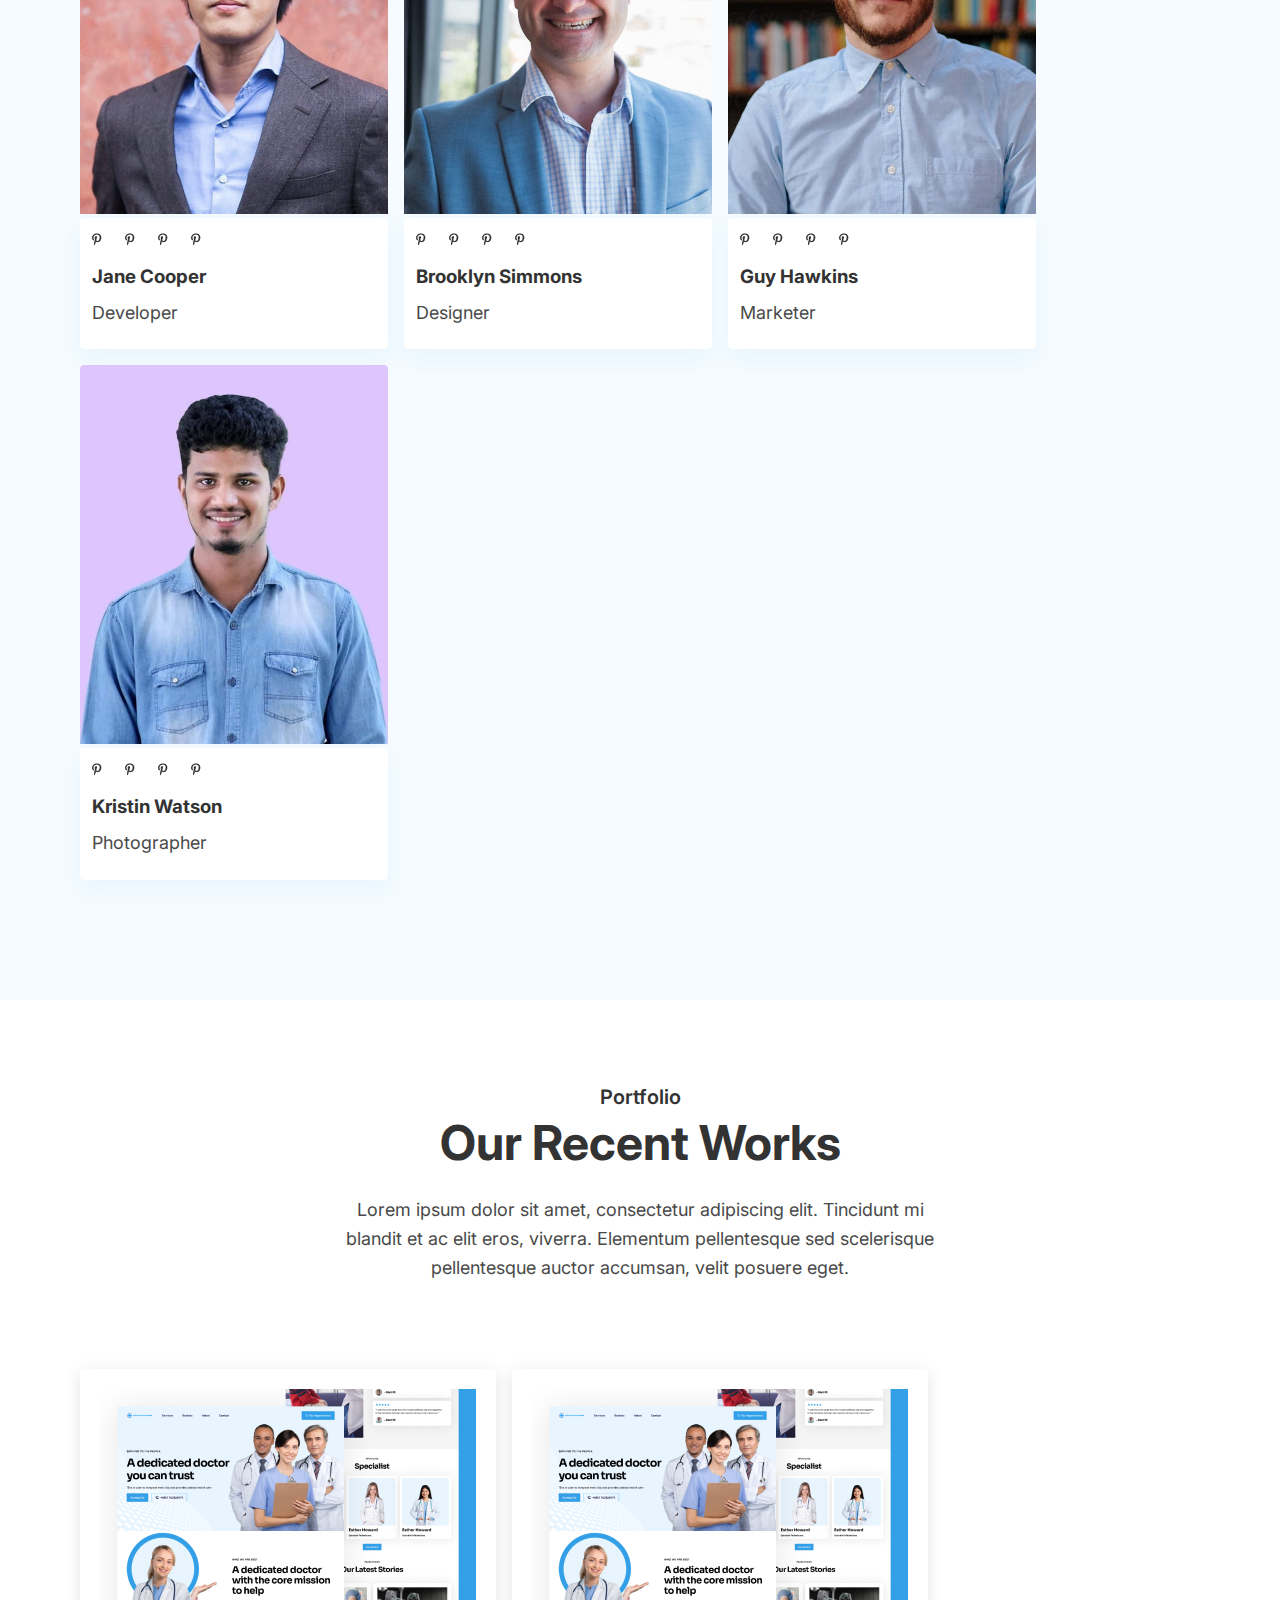
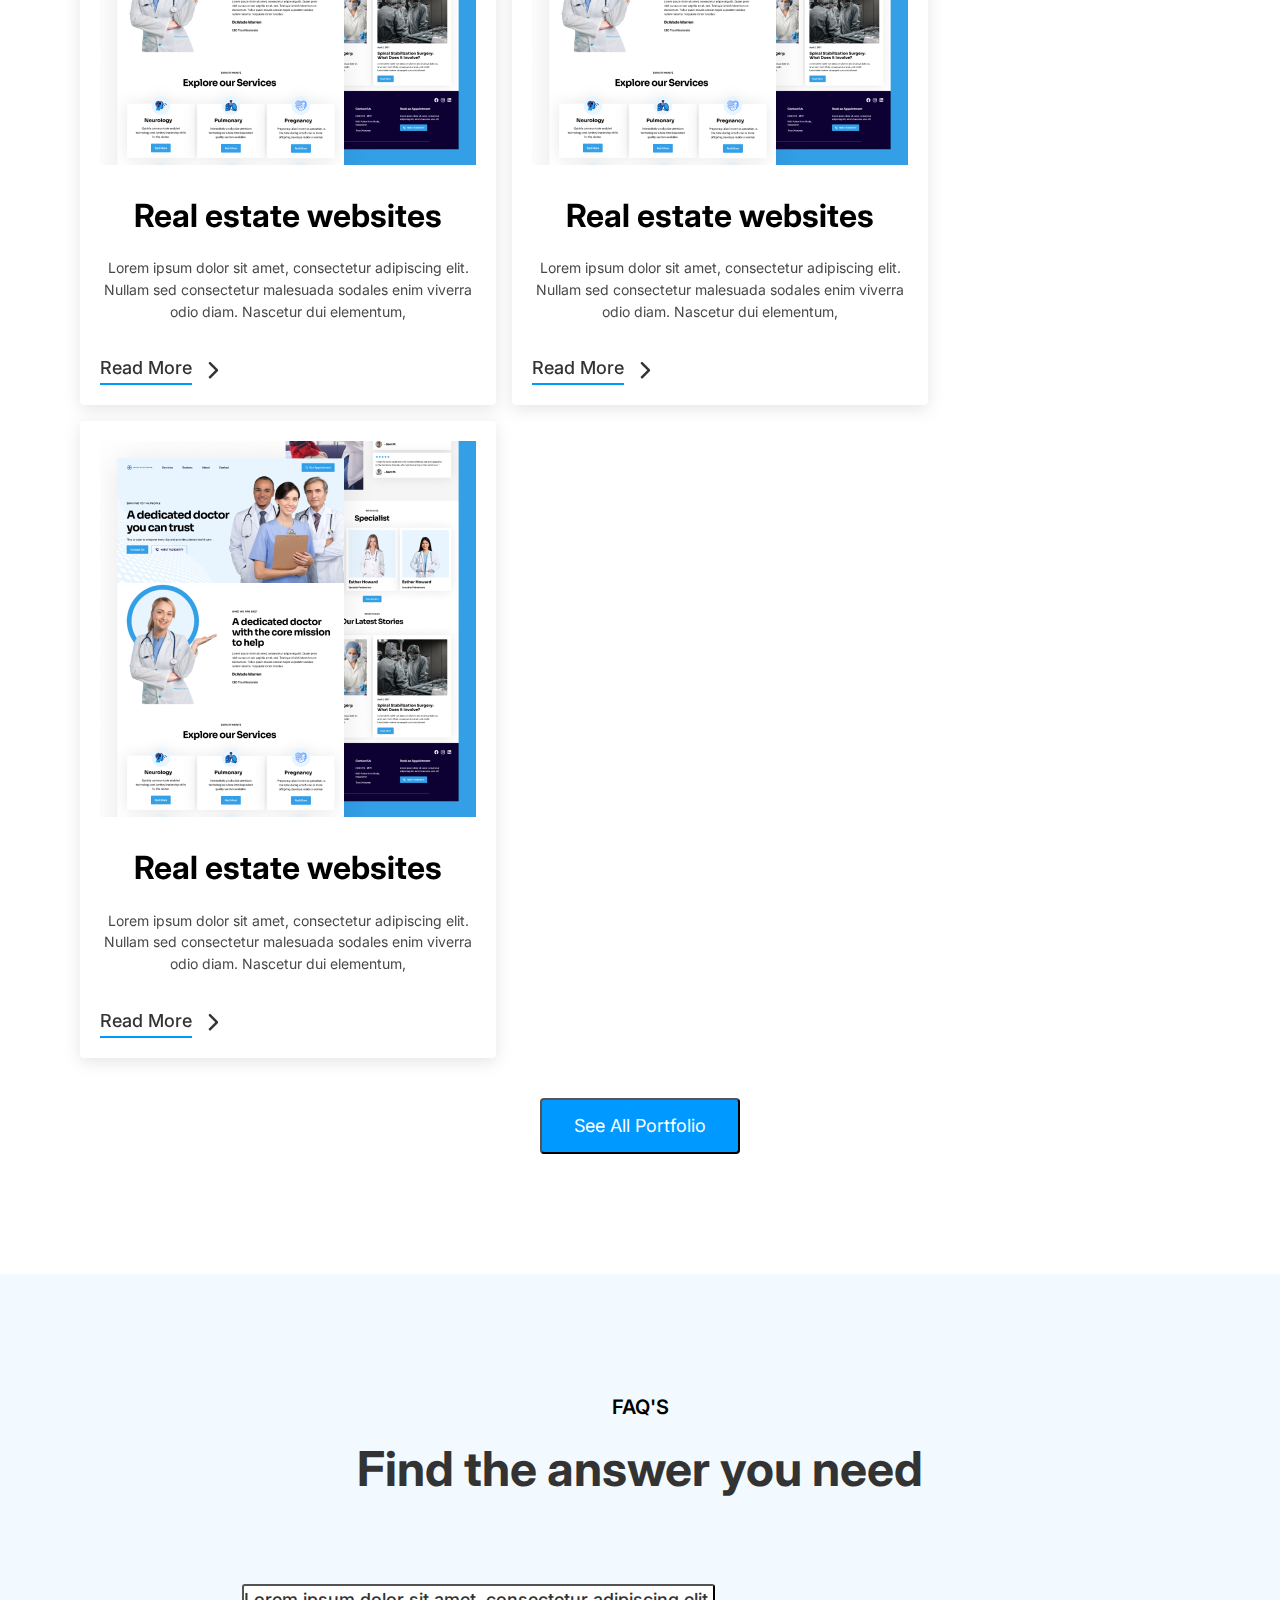
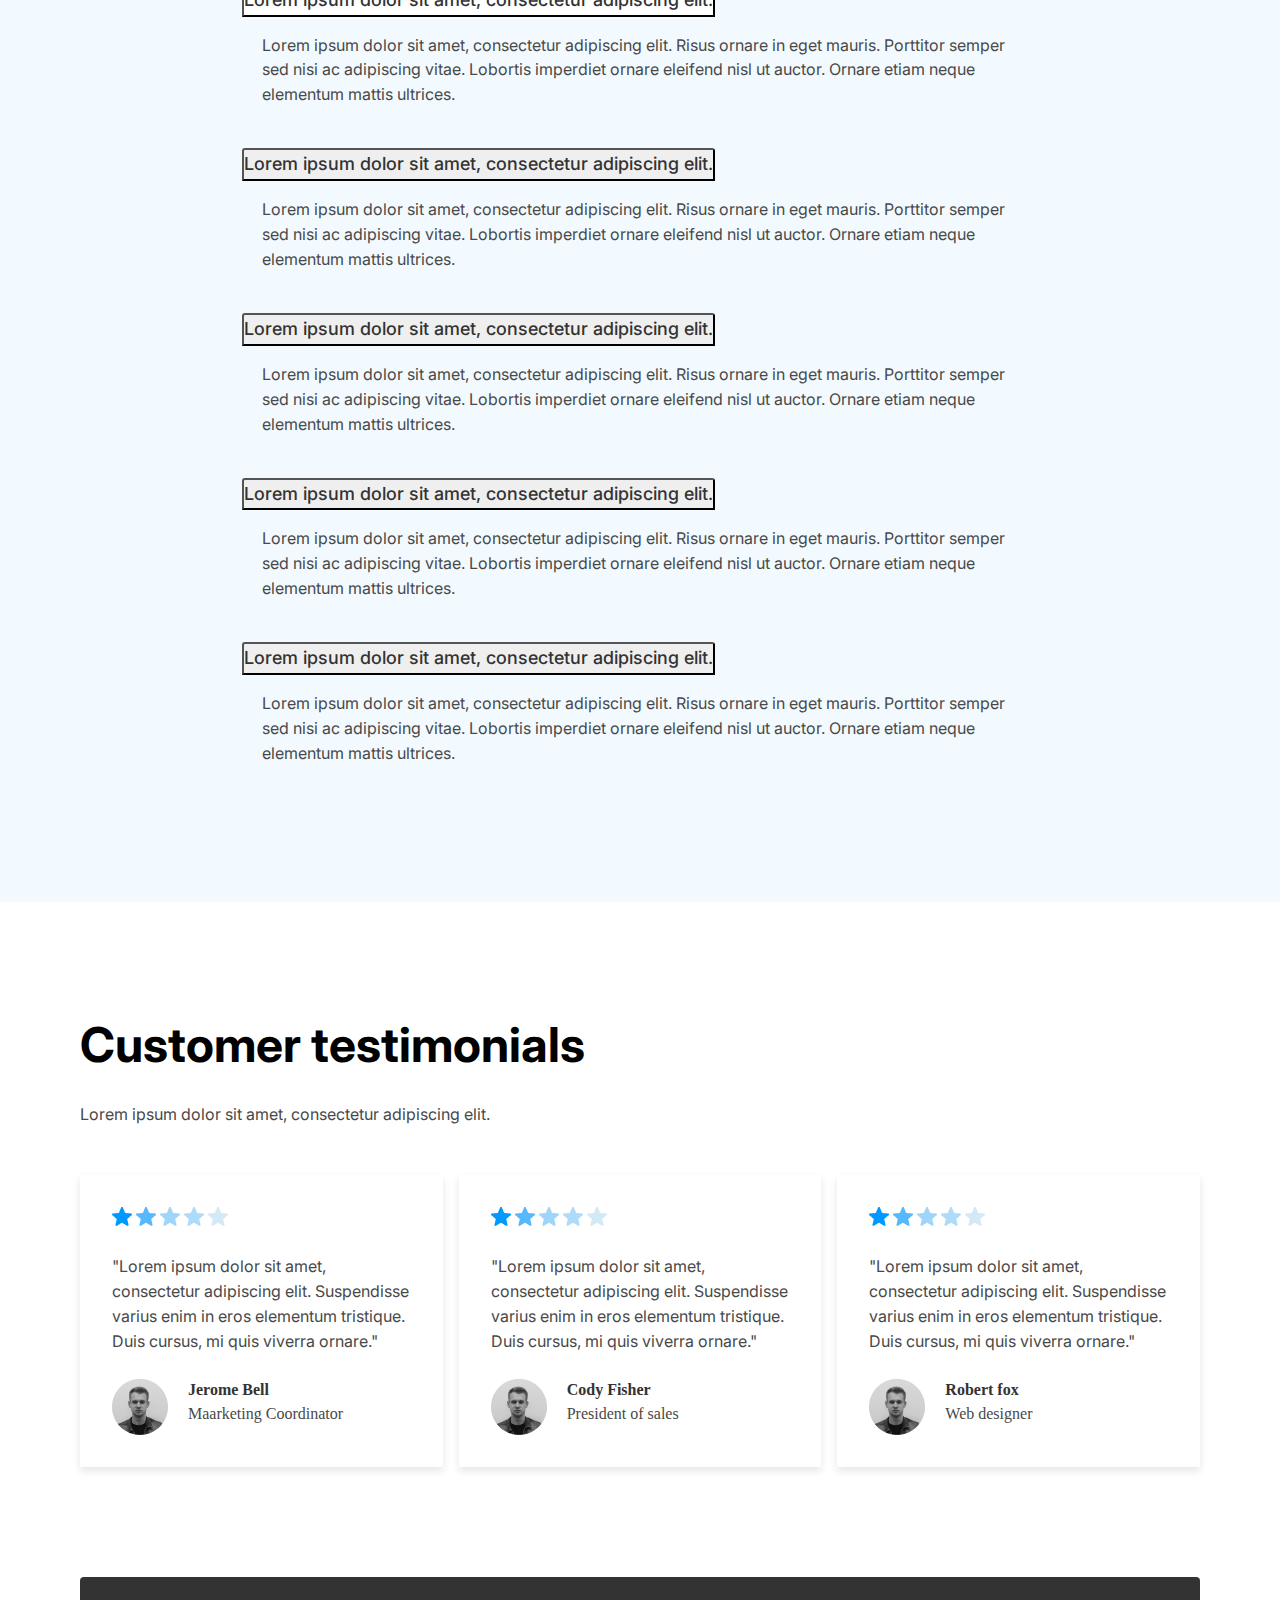
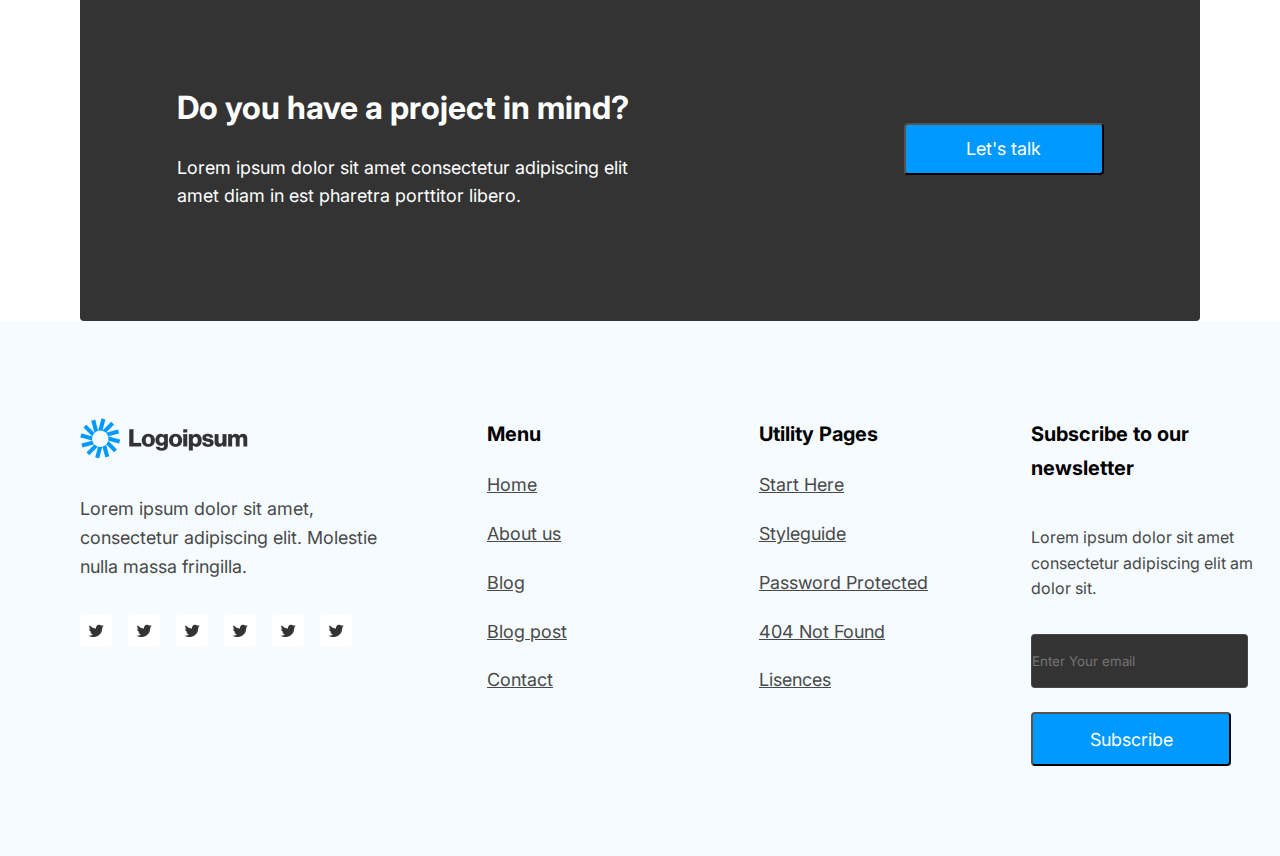
==== commit 1bd50800: "fix design" ====
--- a/index.html
+++ b/index.html
@@ -18,7 +18,10 @@
           <div class="navbar-logo"><img src="./assets/Frame.png" alt="" /></div>
           <div class="navbar-sec2">
             <a href="">Home</a>
-            <a href="">Services</a>
+            <a
+              href="https://www.google.com/search?q=whatsapp&oq=whats&aqs=chrome.0.0i131i433i512j69i57j0i131i433i512j0i433i512j0i131i433i512l2j0i433i512j69i65.3694j0j7&sourceid=chrome&ie=UTF-8"
+              >Services</a
+            >
             <a href="">About Us</a>
             <a href="">Portfolio</a>
           </div>
@@ -442,7 +445,7 @@
             </div>
           </div>
         </div>
-        <!-- <div class="footer-section">
+        <div class="footer-section">
           <div class="footer">
             <div class="logosum">
               <img src="./assets/Frame.png" alt="" />
@@ -490,7 +493,7 @@
               <button class="subs-button">Subscribe</button>
             </div>
           </div>
-        </div> -->
+        </div>
       </div>
     </div>
   </body>
--- a/logoipsum.css
+++ b/logoipsum.css
@@ -340,6 +340,7 @@
 }
 .recent-works {
   padding: 84px 80px 120px 80px;
+  text-align: center;
 }
 .works {
   display: flex;
@@ -444,7 +445,6 @@
 
   padding: 12px 32px;
   color: #ffffff;
-  margin-left: 540px;
 }
 .faqs-section {
   background: #f2faff;
@@ -606,7 +606,7 @@
 .project-mind {
   display: flex;
   align-items: center;
-  gap: 412px;
+  justify-content: space-between;
 }
 .talk {
   width: 200px;
@@ -661,7 +661,7 @@
 .footer {
   display: flex;
   padding: 96px 14px 90px 80px;
-  gap: 130px;
+  gap: 100px;
 }
 .logosum p {
   padding: 32px 0 32px 0;
@@ -729,7 +729,7 @@
   background: #333333;
   border: 1px solid rgba(255, 255, 255, 0.1);
   border-radius: 4px;
-  width: 308px;
+  /* width: 308px; */
   height: 54px;
   color: #f2faff;
   margin-top: 32px;
@@ -796,3 +796,121 @@
     gap: 0;
   }
 }
+@media screen and (min-width: 320px) and (max-width: 767px) {
+  .hero-section {
+    flex-wrap: wrap;
+    justify-content: center;
+
+    padding: 49px 24px 101px 24px;
+  }
+  .provide-cards {
+    flex-wrap: wrap;
+    justify-content: center;
+  }
+  .about-us {
+    flex-wrap: wrap;
+    /* justify-content: center; */
+    text-align: center;
+    padding: 80px 24px;
+  }
+  .member-cards {
+    justify-content: center;
+  }
+  .works {
+    justify-content: center;
+  }
+  .provide p {
+    max-width: 100%;
+  }
+  .hero-pic img {
+    max-width: 100%;
+  }
+  .rating-cards {
+    flex-wrap: wrap;
+  }
+  .project-mind {
+    flex-wrap: wrap;
+  }
+  .project-in-mind {
+    padding: 110px 24px;
+    margin: 0 24px;
+  }
+  .footer {
+    flex-wrap: wrap;
+
+    padding: 96px 24px 90px 24px;
+  }
+  .faqs-section {
+    padding: 120px 24px;
+  }
+  .work-heading p {
+    max-width: 100%;
+  }
+  .expert-member {
+    max-width: 100%;
+  }
+  .navbar .navbar-sec2 {
+    display: none;
+  }
+  .navbar .navbar-sec3 {
+    display: none;
+  }
+  .navbar-logo img {
+    width: 100%;
+  }
+  .works-heading p {
+    width: 100%;
+  }
+  .recent-works {
+    padding: 84px 24px 120px 42px;
+  }
+  .menu-sec {
+    flex-wrap: wrap;
+    justify-content: space-between;
+  }
+  .member-section {
+    padding: 120px 24px;
+  }
+  .customer-ration-section {
+    padding: 110px 24px;
+  }
+  .provide-sec {
+    padding: 80px 24px;
+  }
+  .work1 img {
+    max-width: 100%;
+  }
+  .logosum p {
+    max-width: 100%;
+  }
+  .about-pictiure img {
+    max-width: 100%;
+  }
+  .provide-cards .card1 {
+    width: 100%;
+  }
+  .navbar {
+    padding: 32px 24px;
+  }
+  .hero-buttons .button-1 {
+    max-width: 173px;
+  }
+  .logosum p {
+    max-width: 280px;
+  }
+  .hero-buttons .button-2 {
+    max-width: 173px;
+  }
+}
+@media screen and (min-width: 320px) and (max-width: 398px) {
+  .hero-buttons {
+    margin-left: 30px;
+  }
+  .hero-buttons .button-1 {
+    max-width: 100%;
+    margin-bottom: 20px;
+  }
+  .hero-section .button-2 {
+    max-width: 100%;
+  }
+}
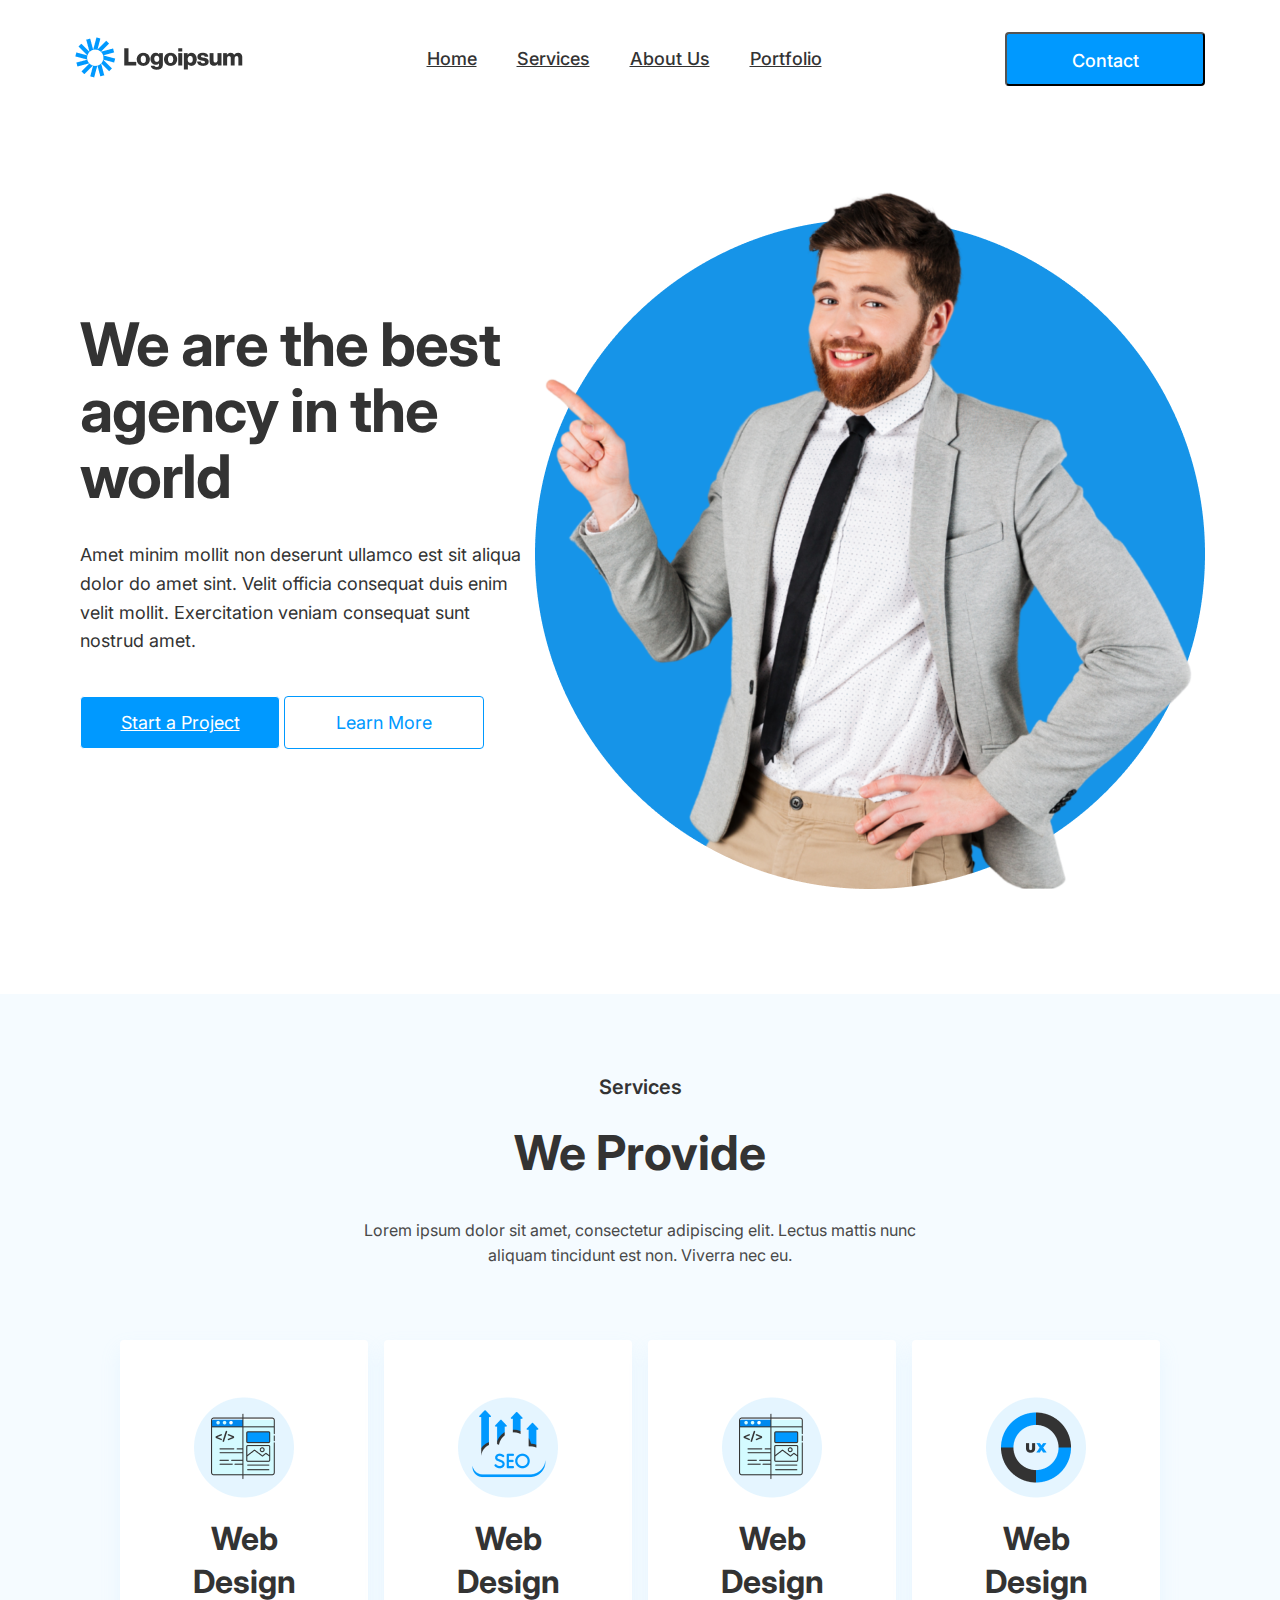
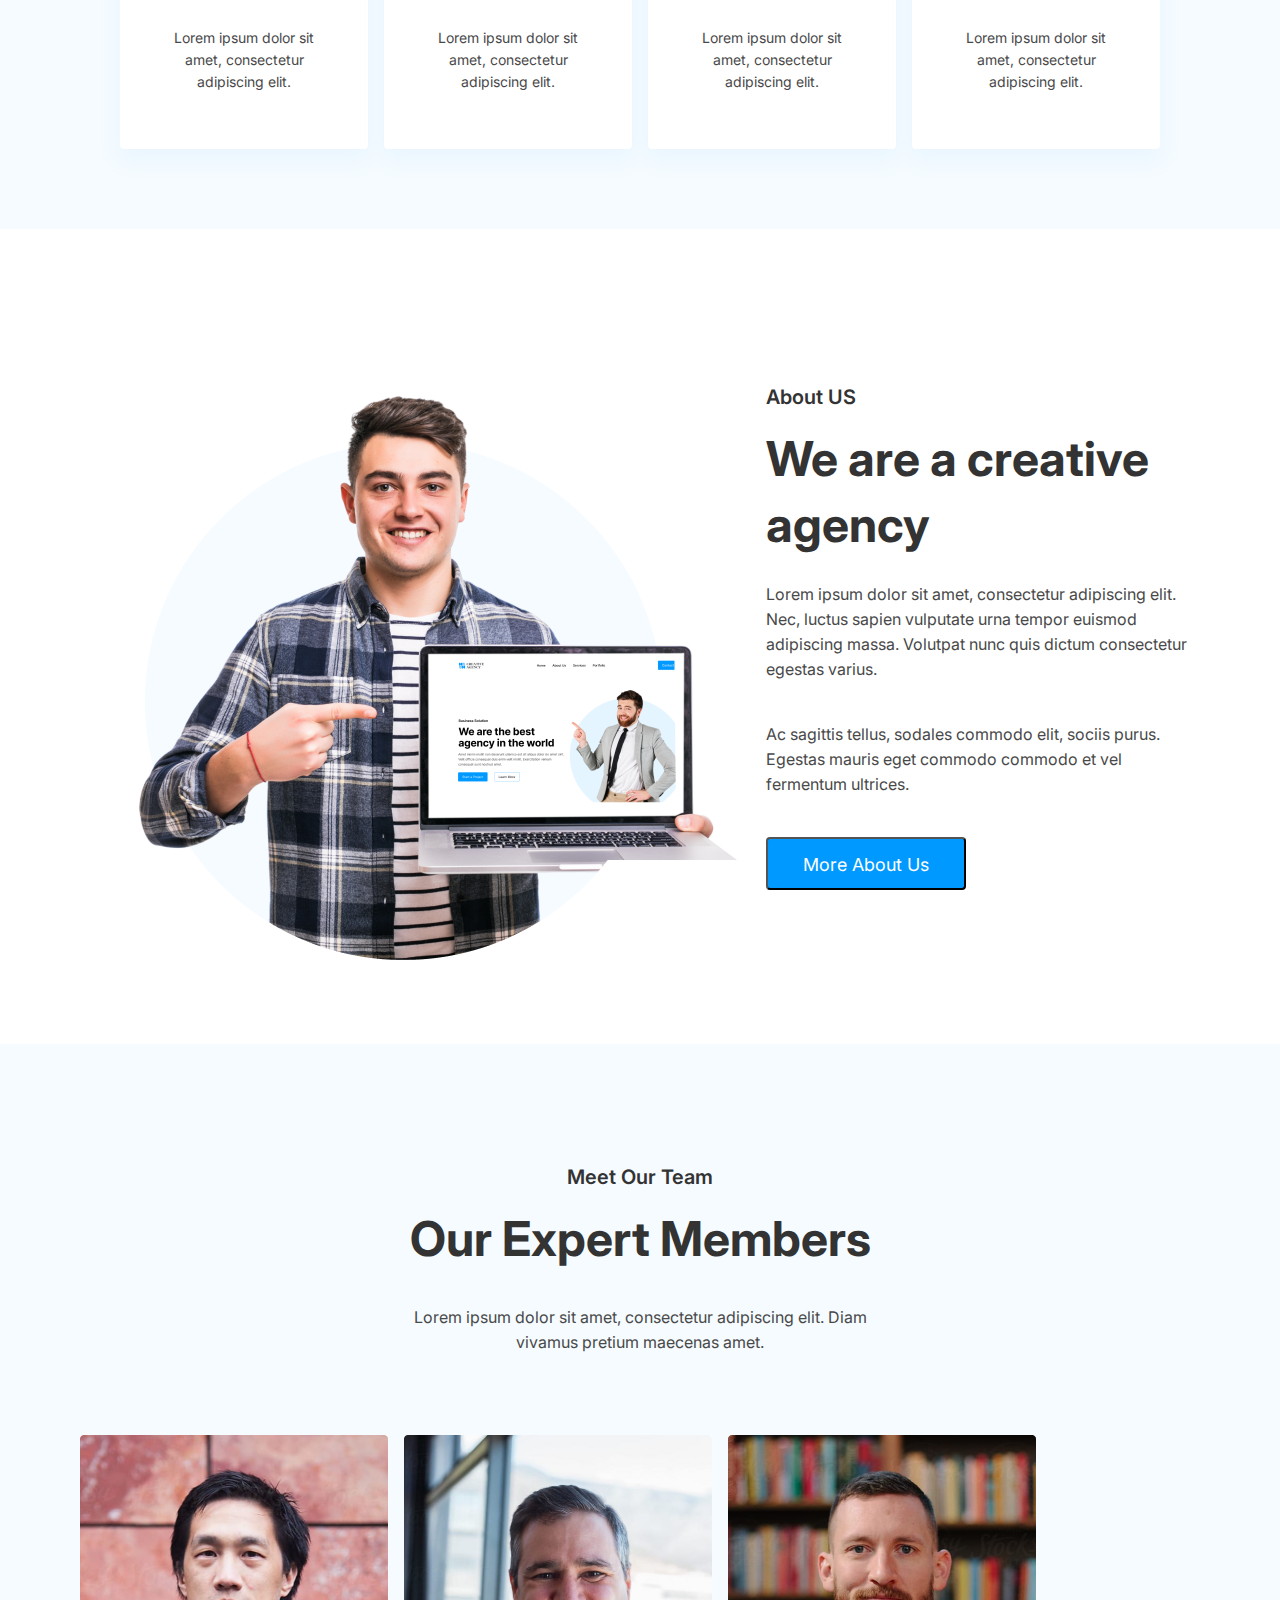
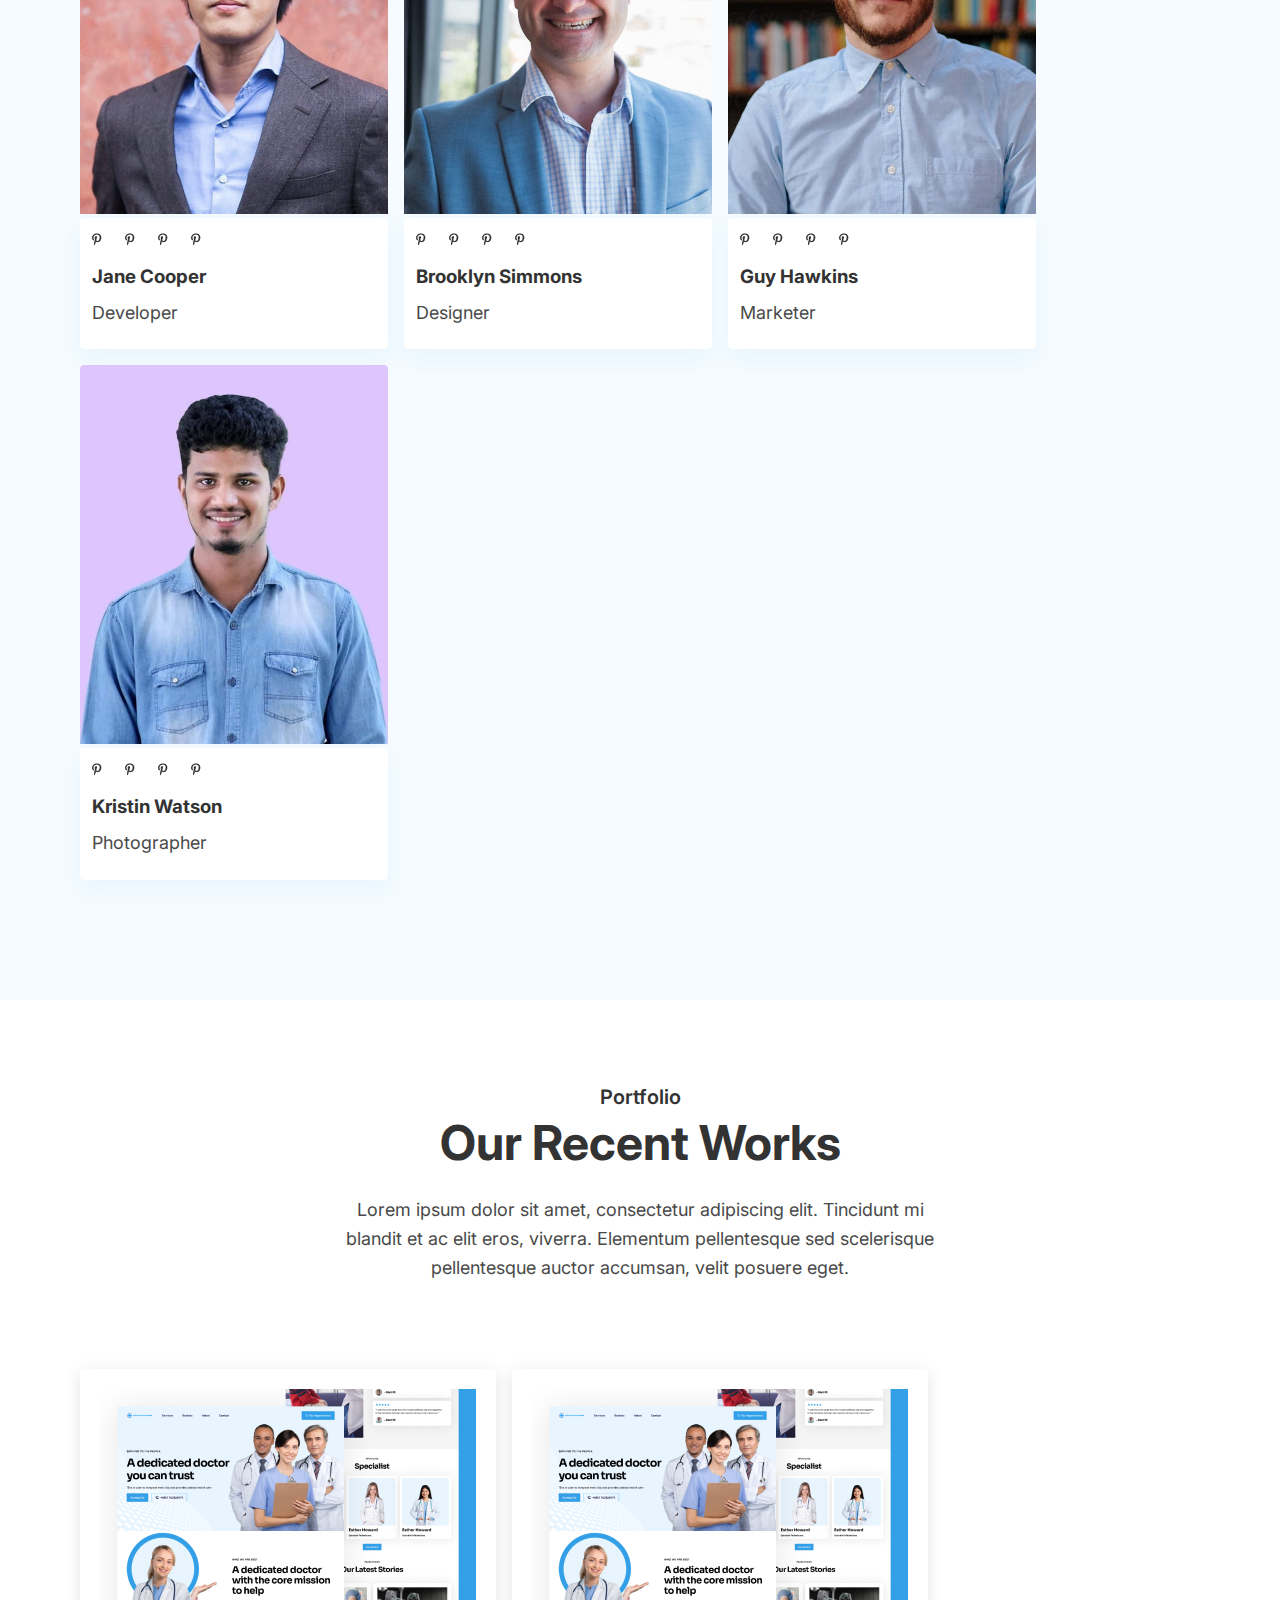
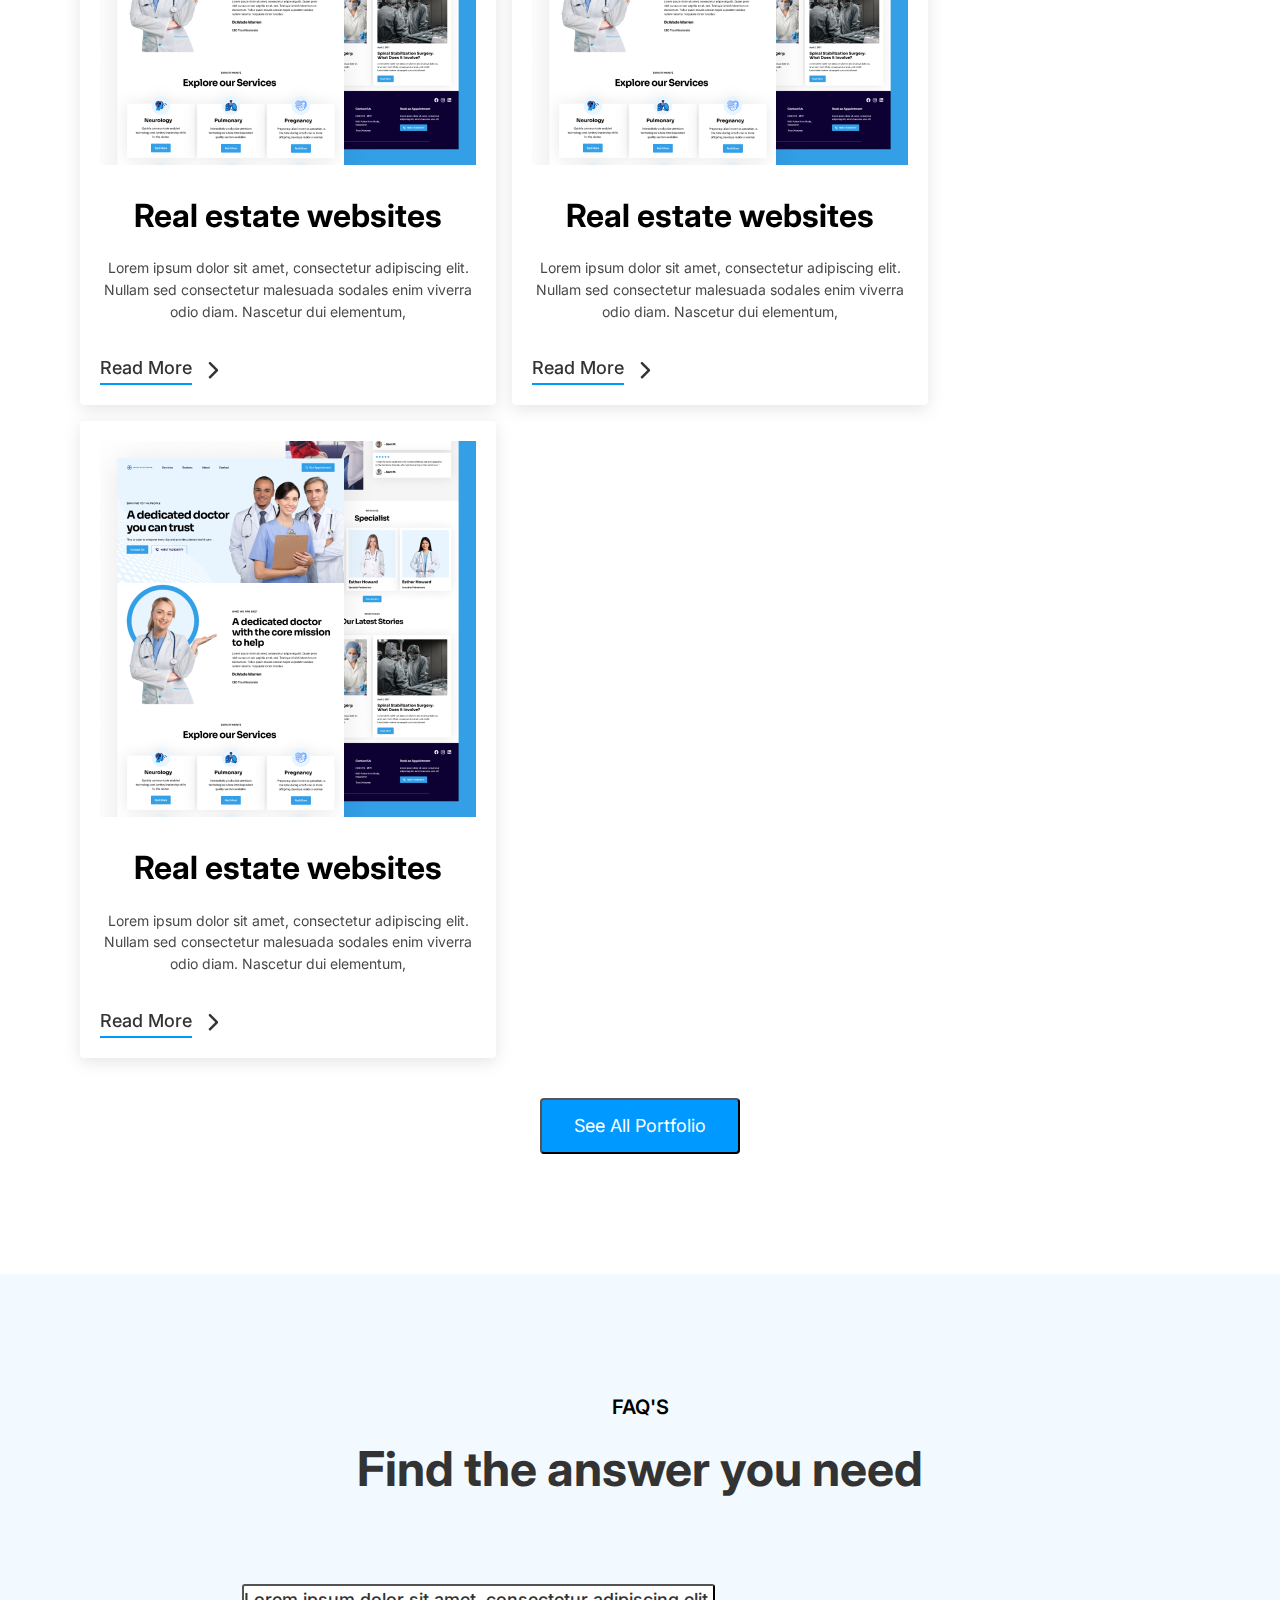
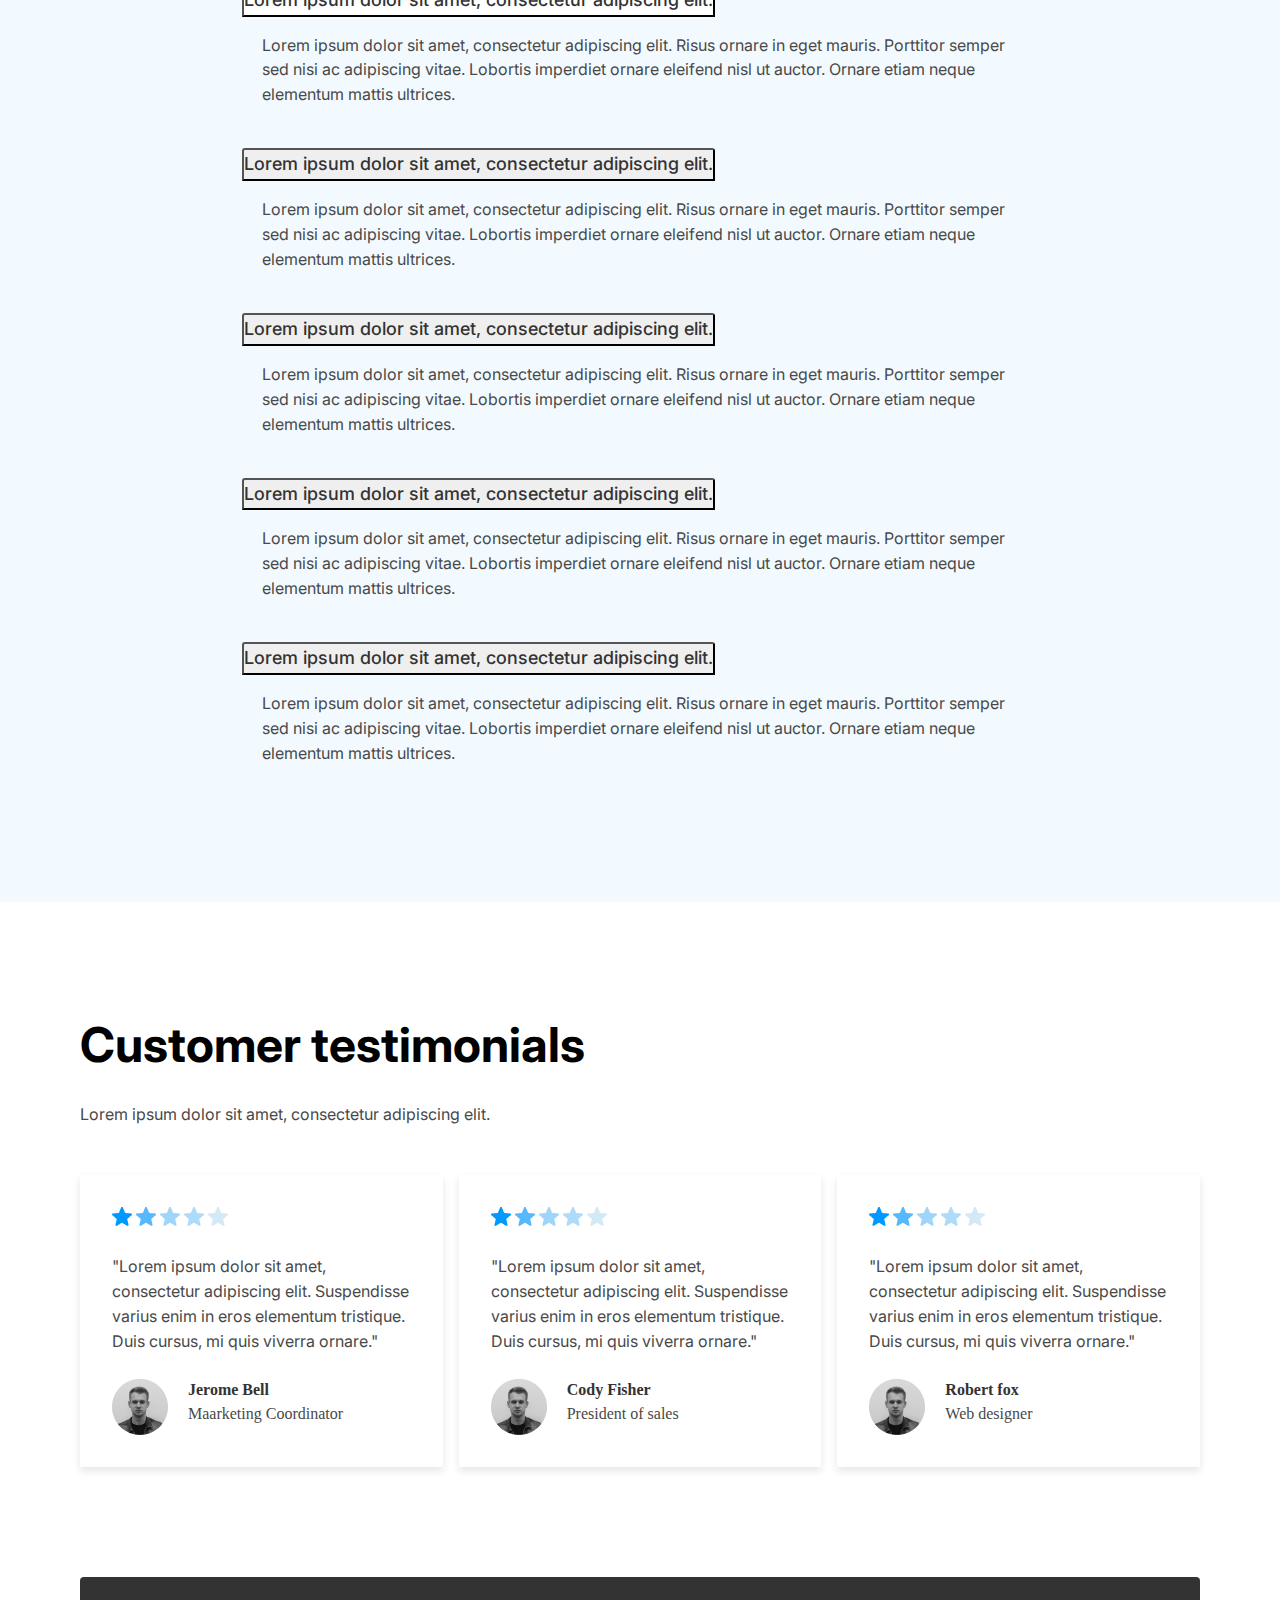
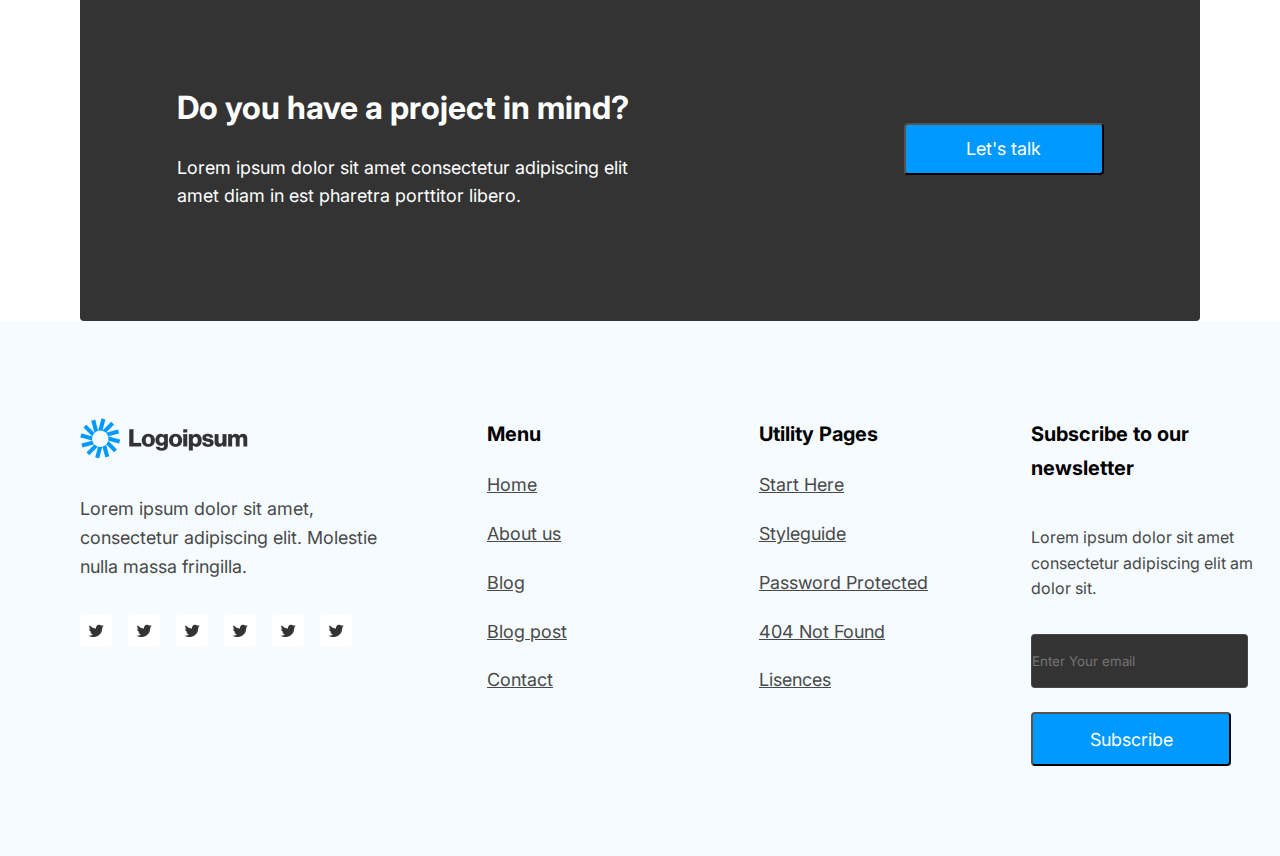
==== commit 228454d0: "fix design" ====
--- a/index.html
+++ b/index.html
@@ -1,6 +1,9 @@
 <!DOCTYPE html>
 <html lang="en">
   <head>
+    <meta charset="UTF-8" />
+    <meta http-equiv="X-UA-Compatible" content="IE=edge" />
+    <meta name="viewport" content="width=device-width, initial-scale=1.0" />
     <title>Logoipsum</title>
     <link rel="stylesheet" href="./logoipsum.css" />
     <link
@@ -9,7 +12,6 @@
       integrity="sha384-EVSTQN3/azprG1Anm3QDgpJLIm9Nao0Yz1ztcQTwFspd3yD65VohhpuuCOmLASjC"
       crossorigin="anonymous"
     />
-    <meta name="viewport" content="width=device-width, initial-scale=1.0" />
   </head>
   <body>
     <div class="main-container">
@@ -39,7 +41,9 @@
                 Exercitation veniam consequat sunt nostrud amet.
               </p>
               <div class="hero-buttons">
-                <button class="button-1">Start a Project</button>
+                <button class="button-1">
+                  <a href="./logosum.html"> Start a Project </a>
+                </button>
                 <button class="button-2">Learn More</button>
               </div>
             </div>
--- a/logoipsum.css
+++ b/logoipsum.css
@@ -725,6 +725,10 @@
   padding-top: 40px;
   color: #494949;
 }
+.hero-buttons .button-1 a {
+  color: white;
+  text-decoration: underline;
+}
 .subscribe input {
   background: #333333;
   border: 1px solid rgba(255, 255, 255, 0.1);
